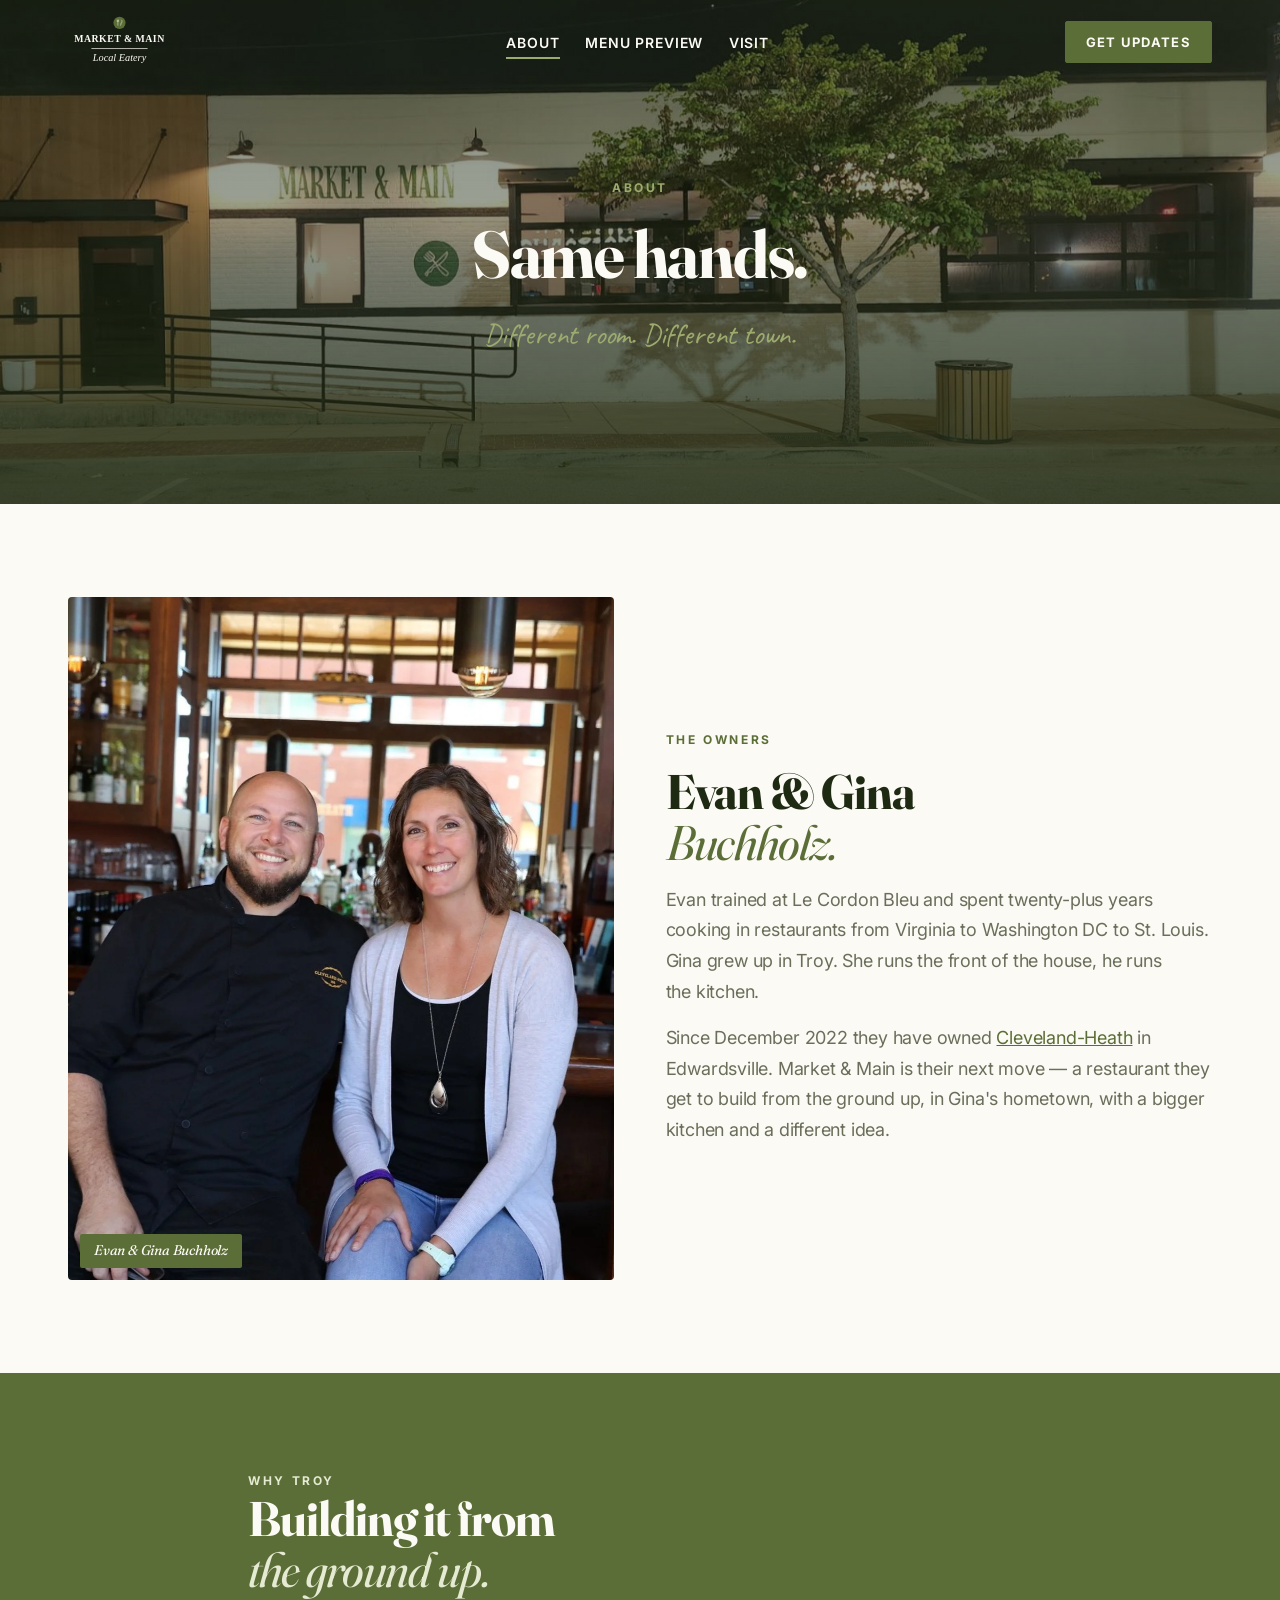
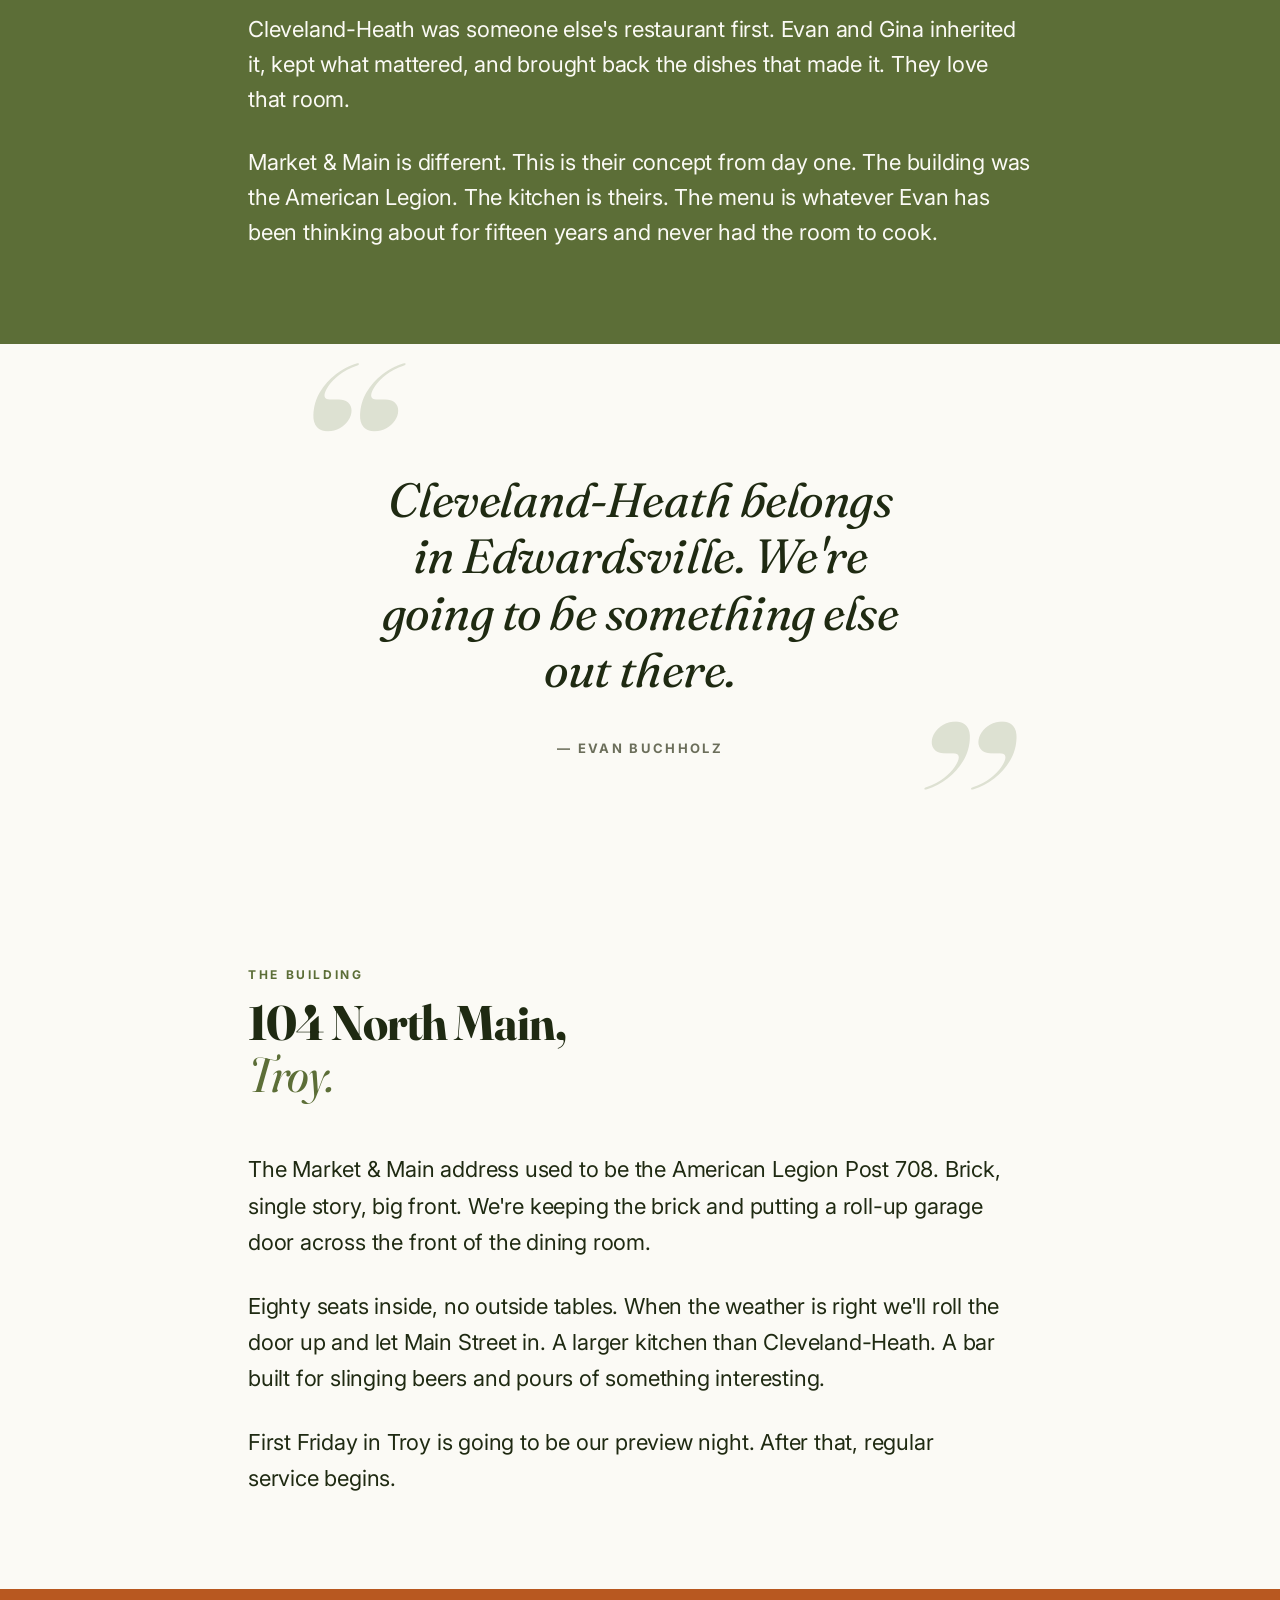
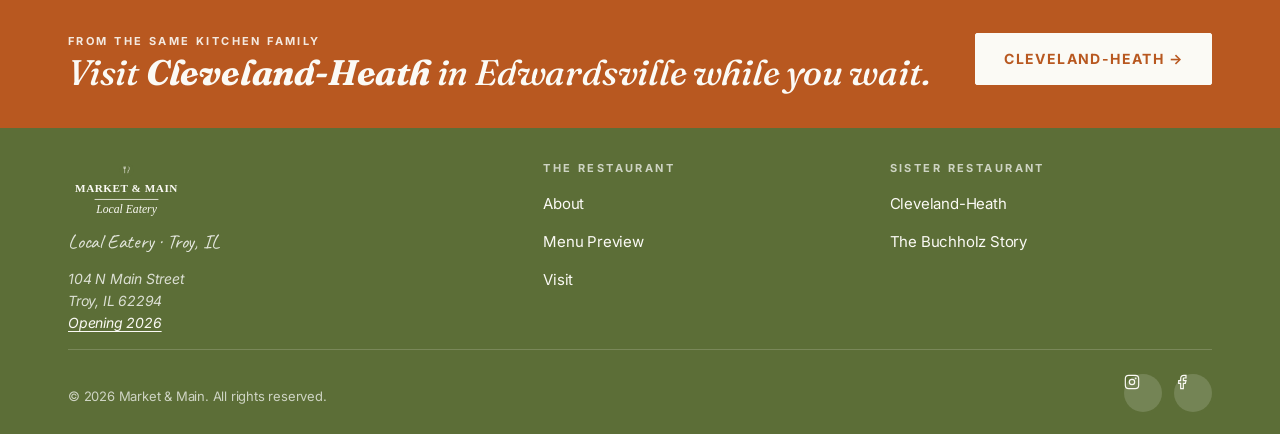
==== about/index.html @ 2a3a3d06 "Initial commit: Market & Main website" ====
<!DOCTYPE html>
<html lang="en">
<head>
<meta charset="UTF-8">
<meta name="viewport" content="width=device-width, initial-scale=1, viewport-fit=cover">
<title>About · Market &amp; Main · Evan and Gina Buchholz · Troy, IL</title>
<meta name="description" content="Owned by Evan and Gina Buchholz. Sister restaurant to Cleveland-Heath in Edwardsville. Comfort food with intention, opening at 104 N Main in downtown Troy.">
<meta name="theme-color" content="#1F2A12">
<link rel="icon" href="/assets/brand/favicon.svg" type="image/svg+xml">
<link rel="canonical" href="https://www.marketandmaintroy.com/about">
<link rel="preconnect" href="https://fonts.googleapis.com">
<link rel="preconnect" href="https://fonts.gstatic.com" crossorigin>
<link rel="stylesheet" href="https://fonts.googleapis.com/css2?family=Caveat:wght@400;500;600&family=Fraunces:ital,opsz,wght@0,9..144,400;0,9..144,500;0,9..144,700;1,9..144,400;1,9..144,500&family=Inter:wght@400;500;600;700&display=swap">
<link rel="stylesheet" href="/styles.css">
</head>
<body>

<a class="sr-only" href="#main">Skip to main content</a>

<header class="nav" data-nav>
  <div class="container nav__inner">
    <a href="/" class="nav__brand" aria-label="Market and Main home"><img src="/assets/brand/logo.svg" alt="Market &amp; Main" class="nav__brand-img nav__brand-img--light"><img src="/assets/brand/logo-dark.svg" alt="" aria-hidden="true" class="nav__brand-img nav__brand-img--dark"></a>
    <nav aria-label="Primary"><ul class="nav__links"><li><a href="/about" aria-current="page">About</a></li><li><a href="/menu">Menu Preview</a></li><li><a href="/contact">Visit</a></li></ul></nav>
    <div class="nav__actions">
      <a href="/#stay-in-touch" class="nav__cta">Get Updates</a>
      <button class="nav__menu-btn" type="button" aria-label="Open menu" data-drawer-open><svg viewBox="0 0 24 24" fill="none" stroke="currentColor" stroke-width="1.75" aria-hidden="true"><path d="M3 6h18M3 12h18M3 18h18"/></svg></button>
    </div>
  </div>
</header>

<div class="nav__drawer" data-drawer aria-hidden="true">
  <div class="nav__drawer-head"><img src="/assets/brand/logo.svg" alt="Market &amp; Main"><button class="nav__menu-btn" type="button" aria-label="Close menu" data-drawer-close><svg viewBox="0 0 24 24" fill="none" stroke="currentColor" stroke-width="1.75" aria-hidden="true"><path d="M18 6 6 18M6 6l12 12"/></svg></button></div>
  <ul class="nav__drawer-links"><li><a href="/about" aria-current="page">About</a></li><li><a href="/menu">Menu Preview</a></li><li><a href="/contact">Visit</a></li><li><a href="/#stay-in-touch">Get Updates</a></li></ul>
  <div class="nav__drawer-foot"><span>104 N Main St · Troy, IL</span><span>Opening 2026</span></div>
</div>

<main id="main">

  <section class="hero hero--page">
    <div class="hero__bg"><img src="/assets/images/exterior-night.jpg" alt="Market &amp; Main building at night" loading="eager" fetchpriority="high"></div>
    <div class="container hero__inner">
      <span class="eyebrow" style="color: var(--olive-light);">About</span>
      <h1 class="hero__page-title">Same hands.</h1>
      <p class="hero__page-subtitle">Different room. Different town.</p>
    </div>
  </section>

  <section class="section">
    <div class="container">
      <div class="split">
        <div class="split__media">
          <img src="/assets/images/placeholder-owners.jpg" alt="Evan and Gina Buchholz at the bar — photographed at Cleveland-Heath, placeholder until Market &amp; Main photography is shot" loading="lazy">
          <div class="split__media-cap">Evan &amp; Gina Buchholz</div>
        </div>
        <div class="split__body">
          <span class="eyebrow">The owners</span>
          <h2>Evan &amp; Gina<br><span class="italic-display" style="color: var(--olive);">Buchholz.</span></h2>
          <p>Evan trained at Le Cordon Bleu and spent twenty-plus years cooking in restaurants from Virginia to Washington DC to St. Louis. Gina grew up in Troy. She runs the front of the house, he runs the kitchen.</p>
          <p>Since December 2022 they have owned <a href="https://clevelandheath-website.vercel.app" style="color: var(--olive); text-decoration: underline;">Cleveland-Heath</a> in Edwardsville. Market &amp; Main is their next move — a restaurant they get to build from the ground up, in Gina's hometown, with a bigger kitchen and a different idea.</p>
        </div>
      </div>
    </div>
  </section>

  <section class="section section--olive">
    <div class="container container--narrow reveal">
      <span class="eyebrow" style="color: var(--olive-pale);">Why Troy</span>
      <h2 style="color: var(--paper);">Building it from<br><span class="italic-display" style="color: var(--olive-pale);">the ground up.</span></h2>
      <div class="prose" style="margin-top: var(--space-4); font-size: var(--fs-lead); line-height: 1.6;">
        <p>Cleveland-Heath was someone else's restaurant first. Evan and Gina inherited it, kept what mattered, and brought back the dishes that made it. They love that room.</p>
        <p>Market &amp; Main is different. This is their concept from day one. The building was the American Legion. The kitchen is theirs. The menu is whatever Evan has been thinking about for fifteen years and never had the room to cook.</p>
      </div>
    </div>
  </section>

  <!-- Editorial pull quote -->
  <section>
    <div class="container container--narrow">
      <blockquote class="pull-quote pull-quote--editorial reveal">
        <span class="pull-quote__mark pull-quote__mark--open" aria-hidden="true">&ldquo;</span>
        <p class="pull-quote__text">Cleveland-Heath belongs in Edwardsville. We're going to be something else out there.</p>
        <span class="pull-quote__mark pull-quote__mark--close" aria-hidden="true">&rdquo;</span>
        <cite class="pull-quote__cite">Evan Buchholz</cite>
      </blockquote>
    </div>
  </section>

  <section class="section">
    <div class="container container--narrow">
      <div class="section-head">
        <span class="eyebrow">The building</span>
        <h2>104 North Main,<br><span class="italic-display" style="color: var(--olive);">Troy.</span></h2>
      </div>
      <div class="prose" style="font-size: var(--fs-lead); line-height: 1.65;">
        <p>The Market &amp; Main address used to be the American Legion Post 708. Brick, single story, big front. We're keeping the brick and putting a roll-up garage door across the front of the dining room.</p>
        <p>Eighty seats inside, no outside tables. When the weather is right we'll roll the door up and let Main Street in. A larger kitchen than Cleveland-Heath. A bar built for slinging beers and pours of something interesting.</p>
        <p>First Friday in Troy is going to be our preview night. After that, regular service begins.</p>
      </div>
    </div>
  </section>

</main>

<aside class="sister-banner">
  <div class="container sister-banner__inner">
    <div>
      <span class="sister-banner__eyebrow">From the same kitchen family</span>
      <p class="sister-banner__title">Visit <strong>Cleveland-Heath</strong> in Edwardsville while you wait.</p>
    </div>
    <a href="https://clevelandheath-website.vercel.app" class="btn">Cleveland-Heath →</a>
  </div>
</aside>

<footer class="footer">
  <div class="container">
    <div class="footer__top">
      <div class="footer__brand">
        <img src="/assets/brand/logo.svg" alt="Market &amp; Main">
        <span class="footer__tag">Local Eatery · Troy, IL</span>
        <address class="footer__addr">104 N Main Street<br>Troy, IL 62294<br><a href="/#stay-in-touch">Opening 2026</a></address>
      </div>
      <div class="footer__col"><h4>The Restaurant</h4><ul><li><a href="/about">About</a></li><li><a href="/menu">Menu Preview</a></li><li><a href="/contact">Visit</a></li></ul></div>
      <div class="footer__col"><h4>Sister Restaurant</h4><ul><li><a href="https://clevelandheath-website.vercel.app">Cleveland-Heath</a></li><li><a href="https://clevelandheath-website.vercel.app/about">The Buchholz Story</a></li></ul></div>
    </div>
    <div class="footer__bottom">
      <span>© 2026 Market &amp; Main. All rights reserved.</span>
      <ul class="footer__social"><li><a href="https://www.instagram.com/marketandmaintroy/" target="_blank" rel="noopener" aria-label="Instagram"><svg viewBox="0 0 24 24" fill="none" stroke="currentColor" stroke-width="1.75" aria-hidden="true"><rect x="2" y="2" width="20" height="20" rx="5"/><circle cx="12" cy="12" r="4"/><circle cx="17.5" cy="6.5" r="0.5" fill="currentColor"/></svg></a></li><li><a href="https://www.facebook.com/p/Market-Main-61588604853733/" target="_blank" rel="noopener" aria-label="Facebook"><svg viewBox="0 0 24 24" fill="none" stroke="currentColor" stroke-width="1.75" aria-hidden="true"><path d="M18 2h-3a5 5 0 0 0-5 5v3H7v4h3v8h4v-8h3l1-4h-4V7a1 1 0 0 1 1-1h3z"/></svg></a></li></ul>
    </div>
  </div>
</footer>

<script>
  (function(){var n=document.querySelector("[data-nav]");if(!n)return;var u=function(){if(window.scrollY>40)n.classList.add("is-scrolled");else n.classList.remove("is-scrolled");};u();window.addEventListener("scroll",u,{passive:true});})();
  (function(){var d=document.querySelector("[data-drawer]");if(!d)return;var o=function(){d.dataset.open="true";d.setAttribute("aria-hidden","false");document.body.classList.add("no-scroll");},c=function(){d.dataset.open="false";d.setAttribute("aria-hidden","true");document.body.classList.remove("no-scroll");};document.querySelectorAll("[data-drawer-open]").forEach(function(b){b.addEventListener("click",o);});document.querySelectorAll("[data-drawer-close]").forEach(function(b){b.addEventListener("click",c);});d.querySelectorAll("a").forEach(function(a){a.addEventListener("click",c);});document.addEventListener("keydown",function(e){if(e.key==="Escape")c();});})();
  // Cinematic reveals
  (function(){if(!("IntersectionObserver" in window))return;var els=document.querySelectorAll(".reveal,[data-stagger]");if(!els.length)return;var io=new IntersectionObserver(function(entries){entries.forEach(function(e){if(e.isIntersecting){e.target.classList.add("is-visible");io.unobserve(e.target);}});},{rootMargin:"0px 0px -10% 0px",threshold:0.08});els.forEach(function(el){io.observe(el);});})();
</script>

</body>
</html>
---- styles.css ----
/* ============================================================
   Market & Main · styles.css
   Sister restaurant to Cleveland-Heath. Olive palette, brighter
   off-white, same Fraunces + Inter base for family cohesion.
   ============================================================ */

/* ---------- Reset ---------- */
*, *::before, *::after { box-sizing: border-box; }
* { margin: 0; }
html { -webkit-text-size-adjust: 100%; }
html:focus-within { scroll-behavior: smooth; }
body { line-height: 1.55; -webkit-font-smoothing: antialiased; }
img, picture, video, canvas, svg { display: block; max-width: 100%; height: auto; }
input, button, textarea, select { font: inherit; color: inherit; }
button { cursor: pointer; border: none; background: none; padding: 0; }
a { color: inherit; text-decoration: none; }
p, h1, h2, h3, h4, h5, h6 { overflow-wrap: break-word; text-wrap: pretty; }
h1, h2, h3 { text-wrap: balance; }
ul[role="list"] { list-style: none; padding: 0; }

/* ---------- Tokens ---------- */
:root {
  /* Core — warm olive-tinted near-black, crisp off-white, pure white cards */
  --ink: #1F2A12;
  --ink-soft: #2D3A1C;
  --paper: #FBFAF5;
  --bone: #FFFFFF;
  --rule: rgba(31, 42, 18, 0.12);

  /* Olive — primary brand color, drawn from the M&M wordmark */
  --olive: #5C6E37;
  --olive-deep: #3F4A24;
  --olive-light: #9EAB6F;
  --olive-pale: #E5EAD2;

  /* Ember — sparing cousin-nod to Cleveland-Heath's pumpkin orange */
  --ember: #B85820;

  /* Neutrals */
  --smoke: #6B6E5A;
  --smoke-soft: #948F75;
  --linen: #E8E6DA;
  --shadow: rgba(31, 42, 18, 0.08);
  --shadow-lift: rgba(31, 42, 18, 0.16);

  /* Aliases */
  --bg: var(--paper);
  --bg-elevated: var(--bone);
  --text: var(--ink);
  --text-muted: var(--smoke);
  --accent: var(--olive);
  --divider: var(--rule);

  /* Type */
  --font-display: "Fraunces", Georgia, "Times New Roman", serif;
  --font-body: "Inter", -apple-system, BlinkMacSystemFont, "Segoe UI", Helvetica, Arial, sans-serif;
  --font-script: "Caveat", "Sacramento", cursive;

  /* Type scale (fluid) */
  --fs-eyebrow: 0.75rem;
  --fs-small: 0.875rem;
  --fs-body: clamp(1rem, 0.95rem + 0.25vw, 1.125rem);
  --fs-lead: clamp(1.125rem, 1rem + 0.6vw, 1.375rem);
  --fs-h4: clamp(1.25rem, 1.15rem + 0.5vw, 1.5rem);
  --fs-h3: clamp(1.5rem, 1.3rem + 0.9vw, 2rem);
  --fs-h2: clamp(2rem, 1.6rem + 1.8vw, 3.25rem);
  --fs-h1: clamp(2.5rem, 1.8rem + 3.2vw, 4.25rem);
  --fs-display: clamp(3.25rem, 2.2rem + 4.8vw, 6rem);

  /* Spacing */
  --space-1: 0.25rem;
  --space-2: 0.5rem;
  --space-3: 0.75rem;
  --space-4: 1rem;
  --space-5: 1.5rem;
  --space-6: 2rem;
  --space-7: 3rem;
  --space-8: 4rem;
  --space-9: 6rem;
  --space-10: 8rem;
  --space-section: clamp(4rem, 6vw + 1rem, 8rem);

  --max-w: 1240px;
  --gutter: clamp(1.25rem, 4vw, 3rem);

  --ease: cubic-bezier(0.22, 1, 0.36, 1);
  --dur-fast: 200ms;
  --dur: 360ms;
  --dur-slow: 700ms;
}

/* Sections that always render dark */
.section--dark {
  background: var(--ink);
  color: var(--paper);
  --text: var(--paper);
  --text-muted: rgba(251, 250, 245, 0.78);
  --divider: rgba(251, 250, 245, 0.14);
  --bg: var(--ink);
  --bg-elevated: var(--ink-soft);
}

/* Olive callout — feature sections (Behind the Bar equivalent on M&M) */
.section--olive {
  background: var(--olive);
  color: var(--paper);
  --text: var(--paper);
  --text-muted: rgba(255, 255, 255, 0.86);
  --divider: rgba(255, 255, 255, 0.22);
  --bg: var(--olive);
  --bg-elevated: var(--olive-deep);
  --accent: var(--olive-pale);
}

/* ---------- Base ---------- */
html { background: var(--bg); color: var(--text); }

body {
  background: var(--bg);
  color: var(--text);
  font-family: var(--font-body);
  font-size: var(--fs-body);
  font-weight: 400;
  letter-spacing: -0.011em;
  min-height: 100dvh;
  overflow-x: hidden;
}

::selection { background: var(--olive); color: var(--paper); }
input, textarea, select { font-size: max(16px, 1rem); }

/* ---------- Typography ---------- */
.display, h1, h2, h3 {
  font-family: var(--font-display);
  font-weight: 700;
  font-variation-settings: "opsz" 96;
  line-height: 1.04;
  letter-spacing: -0.022em;
}
h3 { font-weight: 500; }

.display { font-size: var(--fs-display); line-height: 0.94; letter-spacing: -0.03em; }
h1, .h1 { font-size: var(--fs-h1); }
h2, .h2 { font-size: var(--fs-h2); line-height: 1.06; }
h3, .h3 { font-size: var(--fs-h3); line-height: 1.15; }
h4, .h4 { font-family: var(--font-body); font-size: var(--fs-h4); font-weight: 600; letter-spacing: -0.014em; }

.lead { font-size: var(--fs-lead); line-height: 1.5; color: var(--text-muted); max-width: 60ch; }

.eyebrow {
  font-family: var(--font-body);
  font-size: var(--fs-eyebrow);
  font-weight: 700;
  letter-spacing: 0.22em;
  text-transform: uppercase;
  color: var(--accent);
}

.italic-display { font-family: var(--font-display); font-style: italic; font-weight: 400; }

.script {
  font-family: var(--font-script);
  font-style: italic;
  font-weight: 400;
  color: var(--olive);
  letter-spacing: -0.005em;
}

p { max-width: 65ch; }
.prose p + p { margin-top: 1.25em; }

/* ---------- Layout ---------- */
.container { width: 100%; max-width: var(--max-w); margin-inline: auto; padding-inline: var(--gutter); }
.container--narrow { max-width: 880px; }
.container--reading { max-width: 720px; }

.section { padding-block: var(--space-section); position: relative; }
.section--tight { padding-block: clamp(3rem, 4vw + 1rem, 5rem); }

/* ---------- Navigation ---------- */
.nav {
  position: fixed;
  top: 0; left: 0; right: 0;
  z-index: 50;
  padding-top: env(safe-area-inset-top);
  background: transparent;
  transition: background-color var(--dur) var(--ease), box-shadow var(--dur) var(--ease);
}

.nav.is-scrolled,
.nav--solid {
  background: var(--paper);
  box-shadow: 0 4px 20px rgba(31, 42, 18, 0.06);
  border-bottom: 1px solid var(--divider);
}

.nav__inner {
  display: flex;
  align-items: center;
  justify-content: space-between;
  gap: var(--space-5);
  padding-block: 0.875rem;
  min-height: 72px;
  transition: min-height var(--dur) var(--ease);
}

.nav.is-scrolled .nav__inner { min-height: 64px; }

.nav__brand { display: flex; align-items: center; color: var(--paper); }
.nav__brand img { height: 56px; width: auto; }

/* Two-logo swap: light wordmark for transparent (over-hero) nav,
   dark wordmark for the scrolled / solid nav over the paper background. */
.nav__brand-img--dark { display: none; }
.nav.is-scrolled .nav__brand-img--light,
.nav--solid .nav__brand-img--light { display: none; }
.nav.is-scrolled .nav__brand-img--dark,
.nav--solid .nav__brand-img--dark { display: block; }
.nav.is-scrolled .nav__brand,
.nav--solid .nav__brand { color: var(--olive); }

.nav__links { display: none; align-items: center; gap: clamp(1rem, 2vw, 2rem); list-style: none; }
.nav__links a {
  font-size: 0.875rem;
  font-weight: 600;
  letter-spacing: 0.06em;
  text-transform: uppercase;
  color: var(--paper);
  text-shadow: 0 1px 2px rgba(0, 0, 0, 0.4);
  padding: 0.25rem 0;
  position: relative;
}
.nav__links a::after {
  content: "";
  position: absolute;
  left: 0; right: 0; bottom: -4px;
  height: 2px;
  background: var(--olive-light);
  transform: scaleX(0);
  transform-origin: left center;
  transition: transform var(--dur) var(--ease);
}
.nav__links a:hover::after,
.nav__links a[aria-current="page"]::after { transform: scaleX(1); }

.nav.is-scrolled .nav__links a,
.nav--solid .nav__links a { color: var(--ink); text-shadow: none; }
.nav.is-scrolled .nav__links a::after,
.nav--solid .nav__links a::after { background: var(--olive); }

.nav__actions { display: flex; align-items: center; gap: 0.625rem; }

.nav__cta {
  display: inline-flex;
  align-items: center;
  padding: 0.625rem 1.25rem;
  font-family: var(--font-body);
  font-size: 0.8125rem;
  font-weight: 700;
  letter-spacing: 0.1em;
  text-transform: uppercase;
  background: var(--olive);
  color: var(--paper);
  border-radius: 2px;
  border: 1.5px solid var(--olive);
  transition: background-color var(--dur-fast) var(--ease);
  touch-action: manipulation;
}
.nav__cta:hover { background: var(--olive-deep); border-color: var(--olive-deep); }

.nav__menu-btn { width: 44px; height: 44px; display: grid; place-items: center; color: var(--paper); text-shadow: 0 1px 2px rgba(0, 0, 0, 0.4); }
.nav.is-scrolled .nav__menu-btn,
.nav--solid .nav__menu-btn { color: var(--ink); text-shadow: none; }
.nav__menu-btn svg { width: 24px; height: 24px; }

/* Mobile drawer */
.nav__drawer {
  position: fixed; inset: 0;
  background: var(--ink);
  z-index: 60;
  display: flex; flex-direction: column;
  padding: calc(var(--space-5) + env(safe-area-inset-top)) var(--space-5) calc(var(--space-5) + env(safe-area-inset-bottom));
  transform: translateX(100%);
  transition: transform var(--dur) var(--ease);
  visibility: hidden;
  overflow-y: auto;
  overscroll-behavior: contain;
  color: var(--paper);
}
.nav__drawer[data-open="true"] { transform: translateX(0); visibility: visible; }
.nav__drawer-head { display: flex; justify-content: space-between; align-items: center; margin-bottom: var(--space-7); }
.nav__drawer-head { color: var(--paper); }
.nav__drawer-head img { height: 56px; }
.nav__drawer-head .nav__menu-btn { color: var(--paper); text-shadow: none; }
.nav__drawer-links { display: flex; flex-direction: column; gap: var(--space-3); list-style: none; padding: 0; margin: 0; }
.nav__drawer-links a { font-family: var(--font-display); font-style: italic; font-weight: 500; font-size: 2rem; color: var(--paper); }
.nav__drawer-foot { margin-top: auto; padding-top: var(--space-6); border-top: 1px solid rgba(251, 250, 245, 0.12); display: flex; flex-direction: column; gap: var(--space-3); font-size: 0.875rem; color: rgba(251, 250, 245, 0.65); }

@media (min-width: 900px) {
  .nav__links { display: flex; }
  .nav__menu-btn { display: none; }
}

/* ---------- Buttons ---------- */
.btn {
  display: inline-flex;
  align-items: center;
  gap: 0.5rem;
  padding: 0.875rem 1.75rem;
  font-family: var(--font-body);
  font-size: 0.875rem;
  font-weight: 700;
  letter-spacing: 0.1em;
  text-transform: uppercase;
  border-radius: 2px;
  transition: background-color var(--dur-fast) var(--ease), color var(--dur-fast) var(--ease), border-color var(--dur-fast) var(--ease);
  white-space: nowrap;
  border: 1.5px solid transparent;
  touch-action: manipulation;
}
.btn--primary { background: var(--olive); color: var(--paper); border-color: var(--olive); }
.btn--primary:hover { background: var(--olive-deep); border-color: var(--olive-deep); }
.btn--ink { background: var(--ink); color: var(--paper); border-color: var(--ink); }
.btn--ink:hover { background: var(--olive); border-color: var(--olive); }
.btn--secondary { background: transparent; color: var(--text); border-color: var(--text); }
.btn--secondary:hover { background: var(--text); color: var(--bg); }
.btn--outline-light { background: transparent; color: var(--paper); border-color: var(--paper); }
.btn--outline-light:hover { background: var(--paper); color: var(--ink); }
.btn--ghost { background: transparent; color: var(--text); border-color: transparent; padding-inline: 0; }
.btn--ghost::after { content: "→"; margin-left: 0.5rem; transition: transform var(--dur-fast) var(--ease); }
.btn--ghost:hover { color: var(--olive); }
.btn--ghost:hover::after { transform: translateX(3px); }
.btn--lg { padding: 1.125rem 2rem; font-size: 0.9375rem; }
.btn-row { display: flex; gap: var(--space-3); flex-wrap: wrap; }

/* ---------- Hero ---------- */
.hero {
  position: relative;
  min-height: clamp(620px, 92dvh, 880px);
  display: grid;
  place-items: center;
  text-align: center;
  overflow: hidden;
  color: var(--paper);
  padding-top: env(safe-area-inset-top);
}

.hero__bg { position: absolute; inset: 0; z-index: 0; }
.hero__bg img { width: 100%; height: 100%; object-fit: cover; }
.hero__bg::after {
  content: "";
  position: absolute; inset: 0;
  background: linear-gradient(180deg, rgba(31, 42, 18, 0.55) 0%, rgba(31, 42, 18, 0.45) 40%, rgba(31, 42, 18, 0.85) 100%);
}

.hero__inner {
  position: relative; z-index: 1;
  display: grid; gap: var(--space-5);
  justify-items: center;
  padding-block: clamp(6rem, 10vh, 8rem) clamp(4rem, 8vh, 6rem);
}

.hero__logo {
  width: min(440px, 80vw);
  height: auto;
  color: var(--paper);
  filter: drop-shadow(0 4px 16px rgba(0, 0, 0, 0.4));
}

.hero__tagline {
  font-family: var(--font-script);
  font-weight: 400;
  font-size: clamp(2rem, 1.4rem + 2.4vw, 3.25rem);
  color: var(--olive-light);
  line-height: 1;
  margin-top: -0.5rem;
}

.hero__sub {
  color: rgba(251, 250, 245, 0.88);
  font-size: var(--fs-lead);
  max-width: 50ch;
  font-weight: 400;
}

.hero--page { min-height: clamp(420px, 56dvh, 540px); }
.hero__page-title { font-family: var(--font-display); font-weight: 700; font-size: clamp(2.5rem, 1.6rem + 3.2vw, 4.5rem); color: var(--paper); line-height: 1; }
.hero__page-subtitle { font-family: var(--font-script); font-weight: 400; font-size: clamp(1.5rem, 1.2rem + 0.8vw, 2rem); color: var(--olive-light); margin-top: 0.5rem; line-height: 1; }

/* ---------- Opening Banner (replaces trust strip) ---------- */
.opening-banner {
  background: var(--olive);
  color: var(--paper);
  padding-block: clamp(1rem, 2.5vw, 1.5rem);
  font-size: clamp(0.875rem, 0.8rem + 0.4vw, 1.0625rem);
  text-align: center;
}
.opening-banner__inner { display: flex; flex-wrap: wrap; align-items: baseline; justify-content: center; gap: 0.75rem 1.25rem; }
.opening-banner__star { font-family: var(--font-script); color: var(--olive-light); font-size: 1.5em; line-height: 0.8; }
.opening-banner__date { font-family: var(--font-display); font-style: italic; font-weight: 500; }

/* ---------- Section header ---------- */
.section-head { display: grid; gap: var(--space-3); margin-bottom: clamp(2.5rem, 4vw, 4rem); max-width: 60ch; }
.section-head--center { margin-inline: auto; text-align: center; align-items: center; }

/* ---------- Split layout ---------- */
.split { display: grid; gap: clamp(2rem, 4vw, 4rem); align-items: center; }
.split--text-first .split__media { order: 1; }

@media (min-width: 880px) {
  .split { grid-template-columns: 1fr 1fr; }
  .split--wide-text { grid-template-columns: 1.1fr 1fr; }
  .split--wide-media { grid-template-columns: 1fr 1.2fr; }
}

.split__media { position: relative; aspect-ratio: 4/5; overflow: hidden; border-radius: 4px; }
.split__media--wide { aspect-ratio: 3/2; }
.split__media img { width: 100%; height: 100%; object-fit: cover; }
.split__media-cap {
  position: absolute; bottom: var(--space-3); left: var(--space-3);
  background: var(--olive);
  color: var(--paper);
  font-family: var(--font-display);
  font-style: italic;
  padding: 0.375rem 0.875rem;
  font-size: 0.875rem;
  border-radius: 2px;
}

.split__body { display: grid; gap: var(--space-4); }
.split__body p { color: var(--text-muted); line-height: 1.7; }

/* ---------- Info cards ---------- */
.info-grid { display: grid; gap: var(--space-5); grid-template-columns: 1fr; }
@media (min-width: 720px) { .info-grid--two { grid-template-columns: repeat(2, 1fr); } }
@media (min-width: 960px) { .info-grid--three { grid-template-columns: repeat(3, 1fr); } }

.info-card {
  padding: var(--space-6);
  border: 1px solid var(--divider);
  background: var(--bone);
  display: grid;
  gap: var(--space-3);
  transition: transform var(--dur) var(--ease), box-shadow var(--dur) var(--ease);
  position: relative;
}
.info-card::before { content: ""; position: absolute; top: 0; left: 0; width: 100%; height: 4px; background: var(--olive); }

@media (hover: hover) { .info-card:hover { transform: translateY(-3px); box-shadow: 0 18px 40px var(--shadow); } }

.info-card h3 { font-size: 1.5rem; letter-spacing: -0.012em; }
.info-card ul { list-style: none; padding: 0; margin: 0; }
.info-card li { padding-block: 0.5rem; border-bottom: 1px solid var(--divider); font-size: 0.9375rem; color: var(--text-muted); display: flex; justify-content: space-between; gap: var(--space-3); }
.info-card li:last-child { border-bottom: 0; }

/* ---------- Pull quote ---------- */
.pull-quote { display: grid; gap: var(--space-5); border-block: 1px solid var(--olive); padding-block: clamp(3rem, 5vw, 5rem); margin-block: clamp(2rem, 4vw, 4rem); }
.pull-quote__text { font-family: var(--font-display); font-weight: 400; font-style: italic; font-size: clamp(1.5rem, 1rem + 1.8vw, 2.5rem); line-height: 1.18; max-width: 28ch; color: var(--text); }
.pull-quote__cite { font-size: 0.875rem; letter-spacing: 0.1em; text-transform: uppercase; color: var(--olive); font-weight: 700; }

/* ---------- Forms / newsletter ---------- */
.newsletter {
  background: var(--bg-elevated);
  border-top: 1px solid var(--divider);
  border-bottom: 1px solid var(--divider);
  padding-block: clamp(2.5rem, 5vw, 4rem);
}
.newsletter__inner { display: grid; gap: var(--space-5); align-items: center; text-align: center; }
.newsletter__title { font-family: var(--font-display); font-style: italic; font-weight: 500; font-size: clamp(1.625rem, 1.2rem + 1.6vw, 2.5rem); line-height: 1.05; }
.newsletter__sub { color: var(--text-muted); max-width: 52ch; margin: 0 auto; }
.newsletter__form { display: flex; gap: var(--space-3); max-width: 520px; margin: 0 auto; width: 100%; }
.newsletter__form input[type="email"] {
  flex: 1;
  background: var(--bg);
  color: var(--text);
  border: 1.5px solid var(--divider);
  border-radius: 2px;
  padding: 0.875rem 1rem;
  font-size: 1rem;
  font-family: var(--font-body);
}
.newsletter__form input[type="email"]:focus { outline: none; border-color: var(--olive); }
@media (min-width: 720px) {
  .newsletter__inner { grid-template-columns: 1.1fr 1fr; gap: var(--space-7); text-align: left; }
  .newsletter__sub { margin: 0; }
  .newsletter__form { margin: 0; max-width: none; }
}

/* ---------- Sister-restaurant cross-link banner ---------- */
.sister-banner {
  background: var(--ember);
  color: var(--paper);
  padding-block: clamp(1.5rem, 3vw, 2.25rem);
}
.sister-banner__inner { display: flex; flex-direction: column; gap: var(--space-3); align-items: center; text-align: center; }
.sister-banner__eyebrow { font-size: 0.6875rem; letter-spacing: 0.22em; text-transform: uppercase; font-weight: 700; color: rgba(251, 250, 245, 0.9); }
.sister-banner__title { font-family: var(--font-display); font-style: italic; font-weight: 500; font-size: clamp(1.5rem, 1.1rem + 1.4vw, 2.25rem); line-height: 1.1; }
.sister-banner .btn { background: var(--paper); color: var(--ember); border-color: var(--paper); }
.sister-banner .btn:hover { background: var(--ink); color: var(--paper); border-color: var(--ink); }
@media (min-width: 720px) { .sister-banner__inner { flex-direction: row; justify-content: space-between; text-align: left; gap: var(--space-6); } }

/* ---------- Footer ---------- */
.footer { background: var(--olive); color: var(--paper); padding-block: var(--space-6) var(--space-4); }
.footer__top { display: grid; gap: var(--space-5); padding-bottom: var(--space-4); border-bottom: 1px solid rgba(251, 250, 245, 0.18); }
@media (min-width: 720px) { .footer__top { grid-template-columns: 1.4fr 1fr 1fr; } }

.footer__brand { display: grid; gap: var(--space-2); }
/* Constrain by height instead of width — the SVG is taller than wide
   so width-based sizing was making the footer block balloon. */
.footer__brand { color: var(--paper); }
.footer__brand img { height: 64px; width: auto; max-width: 50%; }
.footer__tag { font-family: var(--font-script); font-size: 1.25rem; color: rgba(255, 255, 255, 0.82); line-height: 1; }
.footer__addr { font-size: 0.875rem; color: rgba(255, 255, 255, 0.78); line-height: 1.55; margin-top: 0.5rem; }
.footer__addr a { color: var(--paper); text-decoration: underline; text-underline-offset: 3px; }

.footer h4 { font-family: var(--font-body); font-size: 0.6875rem; font-weight: 700; letter-spacing: 0.22em; text-transform: uppercase; color: rgba(255, 255, 255, 0.7); margin-bottom: var(--space-3); }
.footer__col ul { list-style: none; padding: 0; margin: 0; display: grid; gap: 0.625rem; }
.footer__col a { color: var(--paper); font-size: 0.9375rem; }
.footer__col a:hover { color: var(--olive-pale); }

.footer__bottom { display: grid; gap: var(--space-3); padding-top: var(--space-5); font-size: 0.8125rem; color: rgba(255, 255, 255, 0.7); }
@media (min-width: 720px) { .footer__bottom { grid-template-columns: 1fr auto; align-items: center; } }

.footer__social { display: flex; gap: var(--space-3); list-style: none; padding: 0; margin: 0; }
.footer__social a { width: 38px; height: 38px; border-radius: 999px; display: grid; place-items: center; background: rgba(255, 255, 255, 0.15); color: var(--paper); }
.footer__social svg { width: 16px; height: 16px; }
.footer__social a:hover { background: var(--paper); color: var(--olive); }

/* ---------- Utility ---------- */
.text-olive { color: var(--olive); }
.text-muted { color: var(--text-muted); }
.sr-only { position: absolute; width: 1px; height: 1px; padding: 0; margin: -1px; overflow: hidden; clip: rect(0,0,0,0); white-space: nowrap; border: 0; }
.no-scroll { overflow: hidden; }

/* Anchor offsets below sticky nav */
:target, section[id] { scroll-margin-top: 96px; }

:focus-visible { outline: 2px solid var(--olive); outline-offset: 3px; border-radius: 2px; }

@media (prefers-reduced-motion: reduce) {
  *, *::before, *::after { animation-duration: 0.01ms !important; transition-duration: 0.01ms !important; }
}

@media print { .nav, .footer, .opening-banner { display: none !important; } body { background: white; color: black; } }

/* ============================================================
   Opening countdown — editorial, oversized numerals
   ============================================================ */
.countdown-section {
  background: var(--ink);
  color: var(--paper);
  padding-block: clamp(3rem, 6vw, 5.5rem);
  position: relative;
  overflow: hidden;
}
.countdown-section::before {
  content: ""; position: absolute; inset: 0;
  background: radial-gradient(circle at 50% 50%, color-mix(in srgb, var(--olive) 30%, transparent) 0%, transparent 60%);
  opacity: 0.5; pointer-events: none;
}
.countdown-inner {
  position: relative; z-index: 1;
  display: flex; flex-direction: column; align-items: center; gap: clamp(1.25rem, 2.5vw, 2rem);
  text-align: center;
}
.countdown-eyebrow {
  font-family: var(--font-body);
  font-size: 0.75rem;
  letter-spacing: 0.24em;
  text-transform: uppercase;
  color: color-mix(in srgb, var(--olive-light) 80%, transparent);
  font-weight: 700;
}
.countdown {
  display: flex; align-items: baseline; gap: clamp(0.5rem, 2vw, 1.75rem);
  flex-wrap: wrap; justify-content: center;
}
.countdown__cell {
  display: flex; flex-direction: column; align-items: center; gap: 0.5rem;
  min-width: clamp(70px, 12vw, 140px);
}
.countdown__num {
  font-family: var(--font-display);
  font-weight: 700;
  font-style: italic;
  font-size: clamp(3rem, 5rem + 3vw, 7rem);
  line-height: 0.85;
  letter-spacing: -0.04em;
  color: var(--paper);
  font-variant-numeric: tabular-nums;
  transition: opacity 350ms ease;
}
.countdown__label {
  font-family: var(--font-body);
  font-size: 0.6875rem;
  letter-spacing: 0.22em;
  text-transform: uppercase;
  font-weight: 700;
  color: color-mix(in srgb, var(--paper) 65%, transparent);
}
.countdown__sep {
  font-family: var(--font-display);
  font-size: clamp(2rem, 3rem + 2vw, 5rem);
  line-height: 0.85;
  color: var(--olive-light);
  opacity: 0.45;
  transform: translateY(-0.1em);
}
.countdown-foot { margin: 0; }
.countdown-foot .script {
  font-family: var(--font-script);
  font-size: clamp(1.125rem, 0.95rem + 0.6vw, 1.5rem);
  color: color-mix(in srgb, var(--olive-light) 85%, transparent);
  font-style: italic;
}
@media (max-width: 540px) {
  .countdown__sep { display: none; }
  .countdown { gap: 1rem 1.25rem; }
  .countdown__cell { min-width: calc(50% - 0.625rem); }
}

/* ============================================================
   Cinematic foundations — reveals, hero choreography, marquee
   ============================================================ */
.reveal { opacity: 0; transform: translateY(32px); transition: opacity 1100ms cubic-bezier(.22,1,.36,1), transform 1100ms cubic-bezier(.22,1,.36,1); will-change: opacity, transform; }
.reveal.is-visible { opacity: 1; transform: translateY(0); }

[data-stagger] > * { opacity: 0; transform: translateY(28px); transition: opacity 900ms cubic-bezier(.22,1,.36,1), transform 900ms cubic-bezier(.22,1,.36,1); }
[data-stagger].is-visible > * { opacity: 1; transform: translateY(0); }
[data-stagger].is-visible > *:nth-child(1) { transition-delay: 0ms; }
[data-stagger].is-visible > *:nth-child(2) { transition-delay: 120ms; }
[data-stagger].is-visible > *:nth-child(3) { transition-delay: 240ms; }
[data-stagger].is-visible > *:nth-child(4) { transition-delay: 360ms; }
[data-stagger].is-visible > *:nth-child(5) { transition-delay: 480ms; }
[data-stagger].is-visible > *:nth-child(6) { transition-delay: 600ms; }

/* Hero load choreography */
.hero__bg img { animation: mmKenBurns 22s ease-out forwards; transform-origin: center 55%; }
@keyframes mmKenBurns {
  0%   { transform: scale(1.08); }
  100% { transform: scale(1.0); }
}
.hero__logo, .hero__tagline, .hero__sub, .hero__cta, .hero .btn-row {
  animation: mmHeroFade 1300ms cubic-bezier(.22,1,.36,1) both;
}
.hero__logo    { animation-delay: 200ms; }
.hero__tagline { animation-delay: 500ms; }
.hero__sub     { animation-delay: 800ms; }
.hero__cta, .hero .btn-row { animation-delay: 1100ms; }
@keyframes mmHeroFade { 0% { opacity: 0; transform: translateY(28px); } 100% { opacity: 1; transform: none; } }

/* ---------- Olive accolade marquee ---------- */
.mm-marquee {
  background: var(--olive-deep);
  color: var(--paper);
  overflow: hidden;
  padding-block: 1.5rem;
  border-block: 1px solid color-mix(in srgb, var(--olive-light) 30%, transparent);
  position: relative;
}
.mm-marquee::before, .mm-marquee::after {
  content: ""; position: absolute; top: 0; bottom: 0; width: clamp(40px, 8vw, 120px); z-index: 2; pointer-events: none;
}
.mm-marquee::before { left: 0;  background: linear-gradient(to right, var(--olive-deep), transparent); }
.mm-marquee::after  { right: 0; background: linear-gradient(to left, var(--olive-deep), transparent); }
.mm-marquee__track {
  display: flex; width: max-content; gap: clamp(2.5rem, 5vw, 4.5rem);
  animation: mmMarquee 44s linear infinite;
}
.mm-marquee:hover .mm-marquee__track { animation-play-state: paused; }
.mm-marquee__group { display: flex; gap: clamp(2.5rem, 5vw, 4.5rem); align-items: center; white-space: nowrap; }
.mm-marquee__item {
  font-family: var(--font-display);
  font-style: italic; font-weight: 500;
  font-size: clamp(1.0625rem, 0.9rem + 0.5vw, 1.375rem);
  letter-spacing: 0.01em;
}
.mm-marquee__star { color: var(--olive-light); font-size: 0.875rem; display: inline-block; transform: translateY(-1px); }
@keyframes mmMarquee {
  from { transform: translateX(0); }
  to   { transform: translateX(-50%); }
}

/* ---------- Editorial pull quote (M&M) ---------- */
.pull-quote--editorial {
  position: relative;
  padding-block: clamp(3rem, 6vw, 6rem) clamp(3rem, 5vw, 5rem);
  padding-inline: clamp(2rem, 6vw, 5rem);
  text-align: center;
  max-width: 64ch;
  margin-inline: auto;
  border: 0;
}
.pull-quote--editorial .pull-quote__text {
  font-family: var(--font-display);
  font-style: italic;
  font-weight: 400;
  font-size: clamp(1.75rem, 1.2rem + 2.4vw, 3rem);
  line-height: 1.18;
  letter-spacing: -0.01em;
  max-width: none;
  position: relative;
  z-index: 1;
  margin: 0;
  color: var(--ink);
}
.pull-quote--editorial .pull-quote__mark {
  position: absolute;
  font-family: var(--font-display);
  font-style: italic;
  font-weight: 700;
  font-size: clamp(8rem, 18vw, 16rem);
  line-height: 0.75;
  color: var(--olive);
  opacity: 0.18;
  pointer-events: none;
  user-select: none;
  z-index: 0;
}
.pull-quote--editorial .pull-quote__mark--open  { top: -0.1em; left: 0; }
.pull-quote--editorial .pull-quote__mark--close { bottom: -0.35em; right: 0; }
.pull-quote--editorial .pull-quote__cite {
  display: inline-block; margin-top: var(--space-4);
  font-family: var(--font-body); font-style: normal; font-size: 0.8125rem;
  letter-spacing: 0.18em; text-transform: uppercase; color: var(--text-muted);
}
.pull-quote--editorial .pull-quote__cite::before { content: "— "; }

/* ---------- Premium dish card hover (M&M) ---------- */
.dish-card { position: relative; transition: transform 700ms cubic-bezier(.22,1,.36,1); }
.dish-card__media { overflow: hidden; }
.dish-card__media img { transition: transform 1400ms cubic-bezier(.22,1,.36,1), filter 800ms ease; will-change: transform; }
@media (hover: hover) {
  .dish-card:hover .dish-card__media img { transform: scale(1.06); filter: brightness(1.04); }
  .dish-card:hover .dish-card__name { color: var(--olive-deep); }
}
.dish-card__name { position: relative; transition: color 500ms ease; display: inline-block; }
.dish-card__name::after {
  content: ""; position: absolute; left: 0; bottom: -4px; height: 2px; width: 100%;
  background: var(--olive);
  transform: scaleX(0); transform-origin: left center;
  transition: transform 700ms cubic-bezier(.22,1,.36,1);
}
@media (hover: hover) {
  .dish-card:hover .dish-card__name::after { transform: scaleX(1); }
}

/* ---------- Info-card hover lift (M&M) ---------- */
@media (hover: hover) {
  .info-card { transition: transform 600ms cubic-bezier(.22,1,.36,1), box-shadow 600ms cubic-bezier(.22,1,.36,1), border-color 400ms ease; }
  .info-card:hover { transform: translateY(-6px); border-color: var(--olive); box-shadow: 0 28px 60px -20px color-mix(in srgb, var(--olive-deep) 35%, var(--shadow)); }
}

/* ---------- Premium button lift (M&M) ---------- */
.btn { transition: transform 400ms cubic-bezier(.22,1,.36,1), box-shadow 400ms cubic-bezier(.22,1,.36,1), background-color 300ms ease, color 300ms ease, border-color 300ms ease; }
@media (hover: hover) {
  .btn--primary:hover { transform: translateY(-2px); box-shadow: 0 18px 40px -12px color-mix(in srgb, var(--olive-deep) 65%, transparent); }
}

/* ---------- Footer link draw (M&M) ---------- */
.footer__col a, .footer__bottom a {
  position: relative;
  display: inline-block;
  text-decoration: none;
  background-image: linear-gradient(currentColor, currentColor);
  background-repeat: no-repeat;
  background-position: 0 100%;
  background-size: 0% 1px;
  transition: background-size 500ms cubic-bezier(.22,1,.36,1), color 300ms ease;
}
@media (hover: hover) {
  .footer__col a:hover, .footer__bottom a:hover { background-size: 100% 1px; color: var(--olive-light); }
}

@media (prefers-reduced-motion: reduce) {
  .reveal { opacity: 1; transform: none; }
  [data-stagger] > * { opacity: 1; transform: none; }
  .mm-marquee__track { animation: none; }
  .hero__bg img { animation: none; transform: none; }
  .hero__logo, .hero__tagline, .hero__sub, .hero__cta, .hero .btn-row { animation: none; }
}

/* ============================================================
   Mobile refinements — 430px-class viewports
   ============================================================ */
@media (max-width: 719px) {
  /* Cap split media at 4:3 so portraits (e.g. Evan & Gina on About)
     don't dominate the mobile scroll. Desktop keeps the 4:5 portrait. */
  .split__media { aspect-ratio: 4/3; }
  .split__media--wide { aspect-ratio: 16/10; }
}
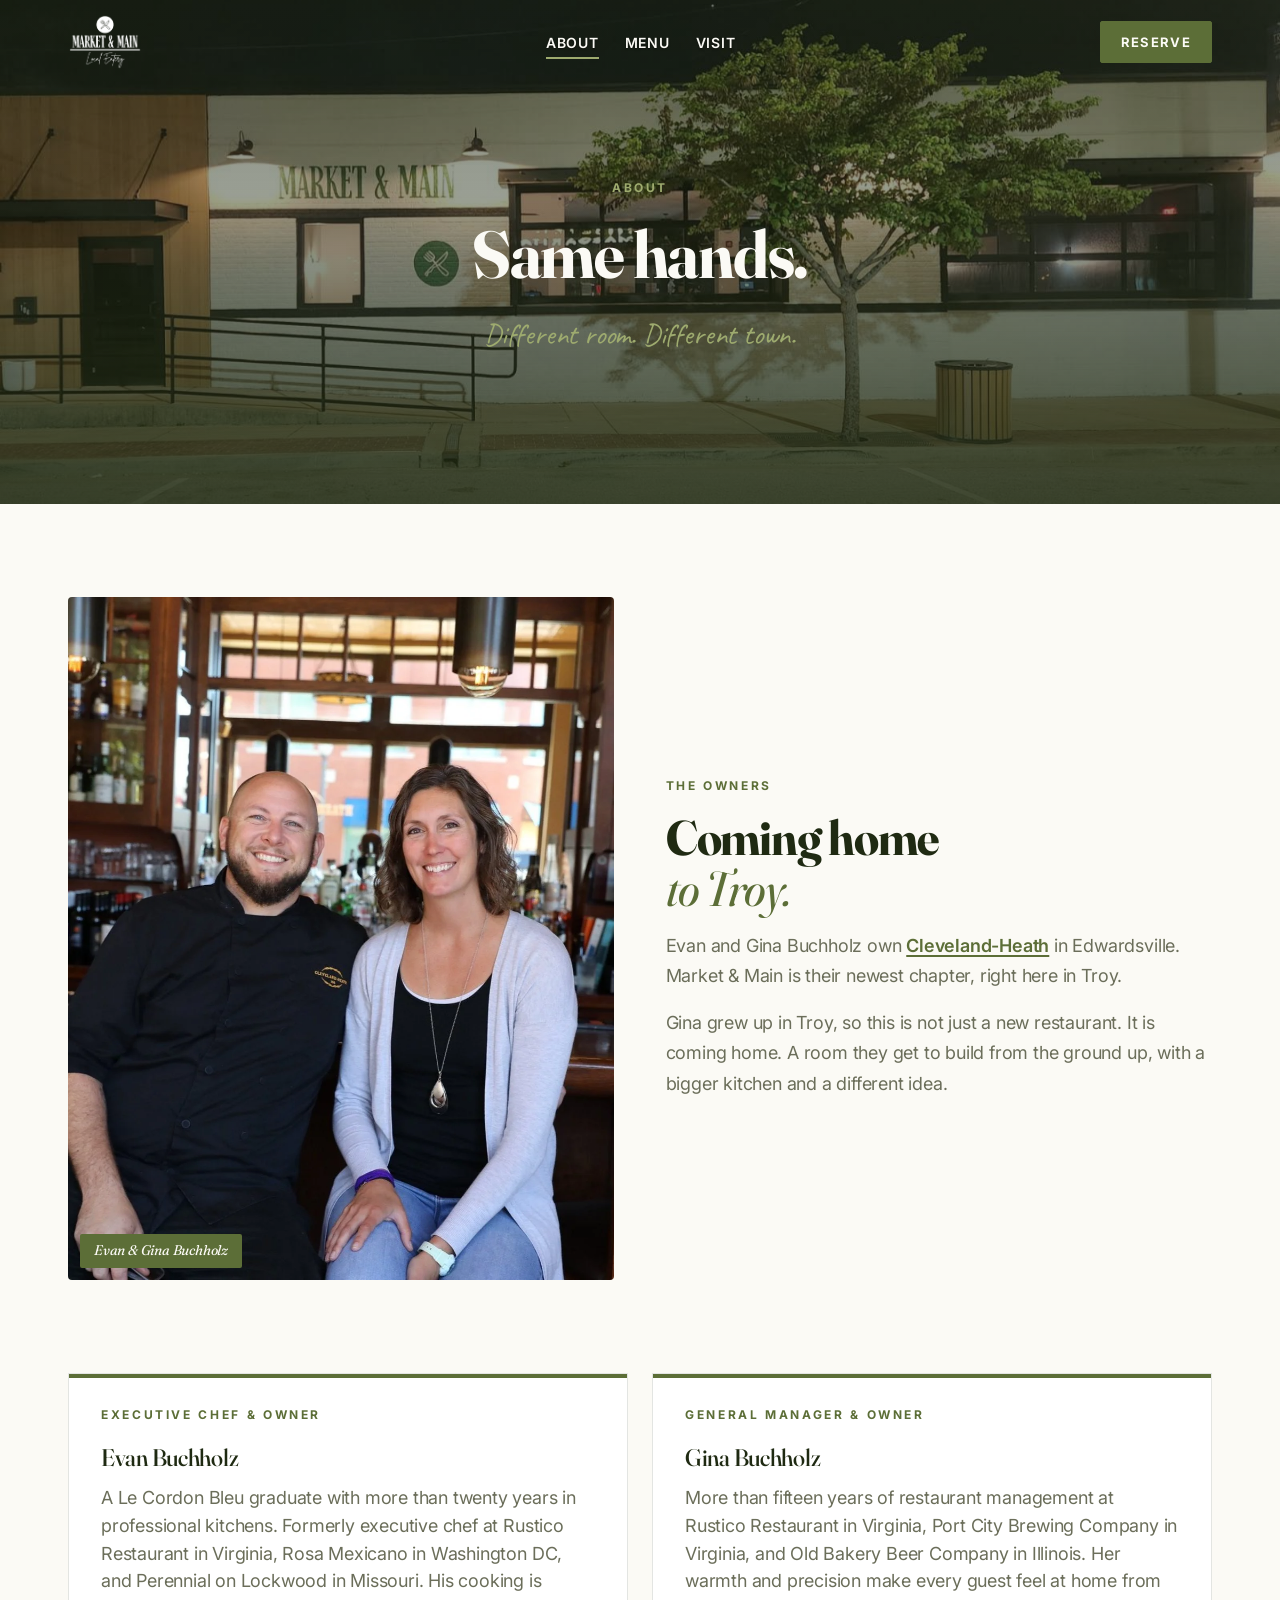
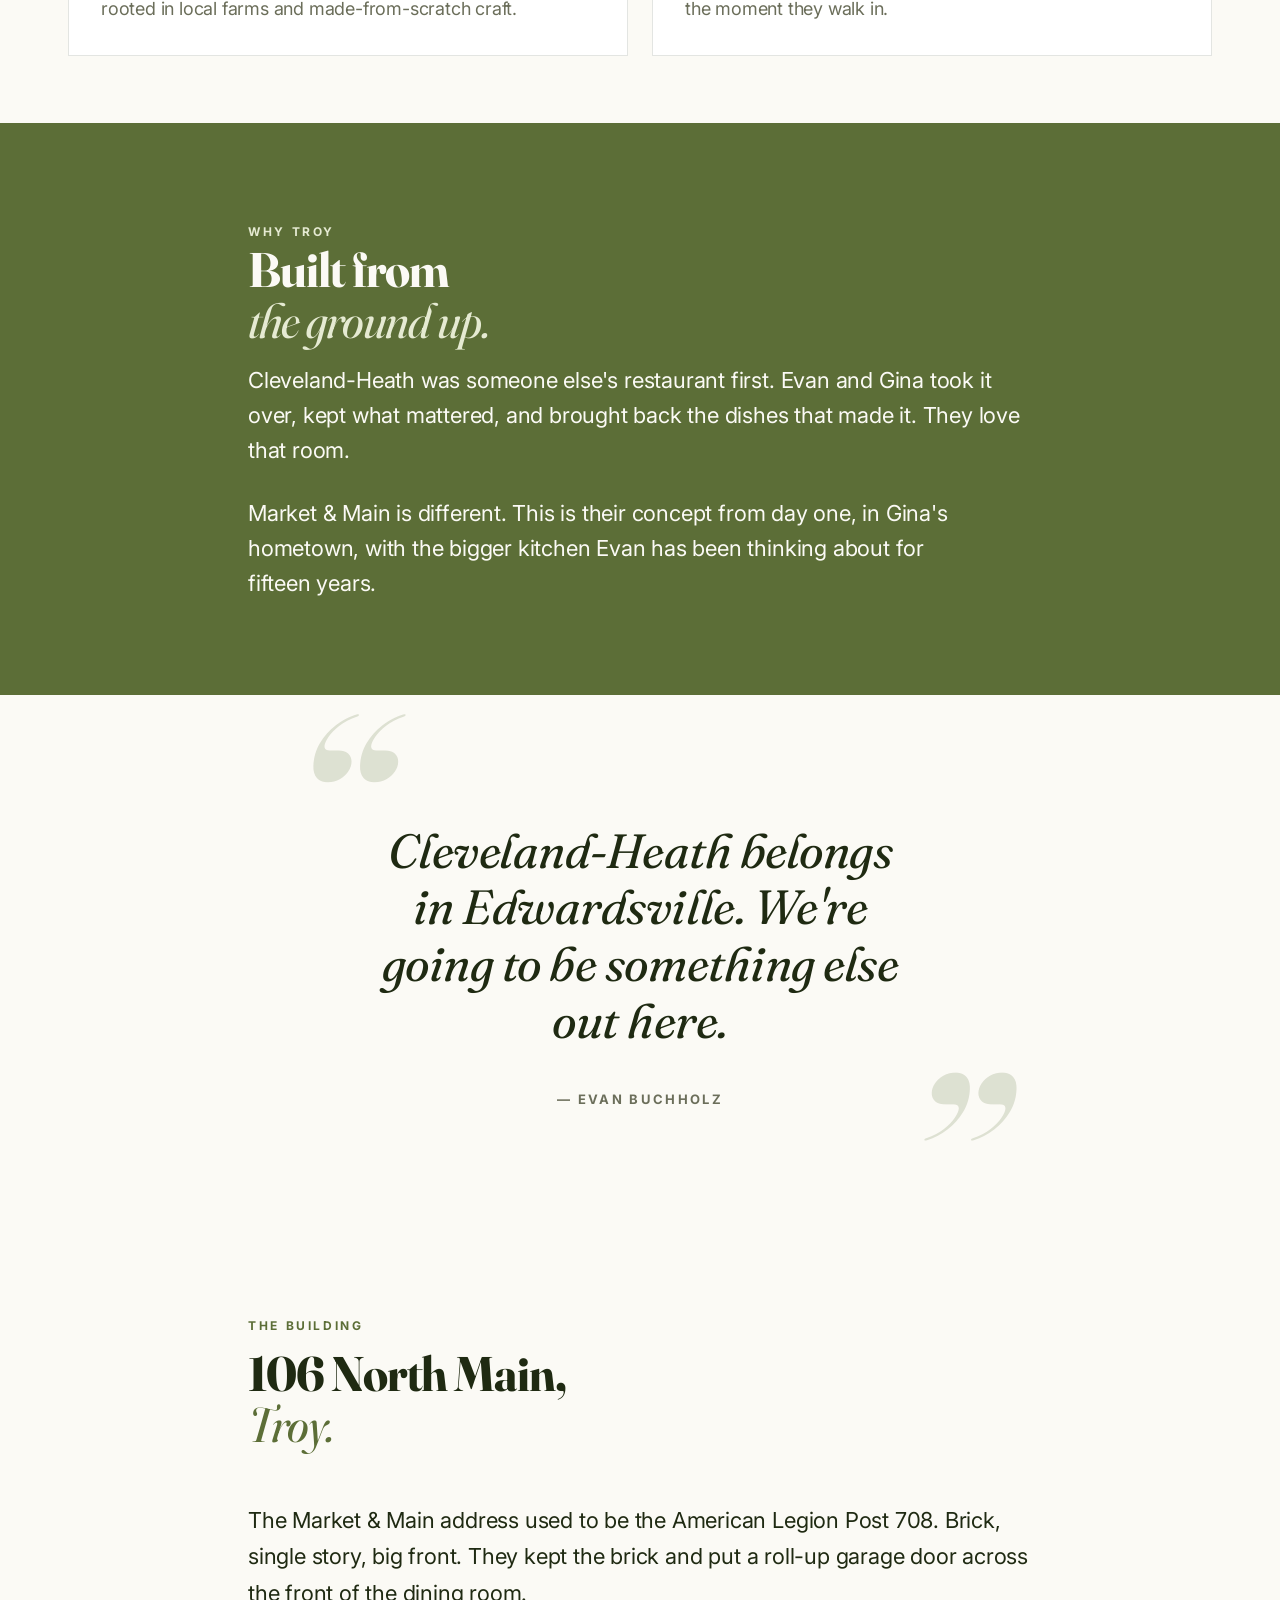
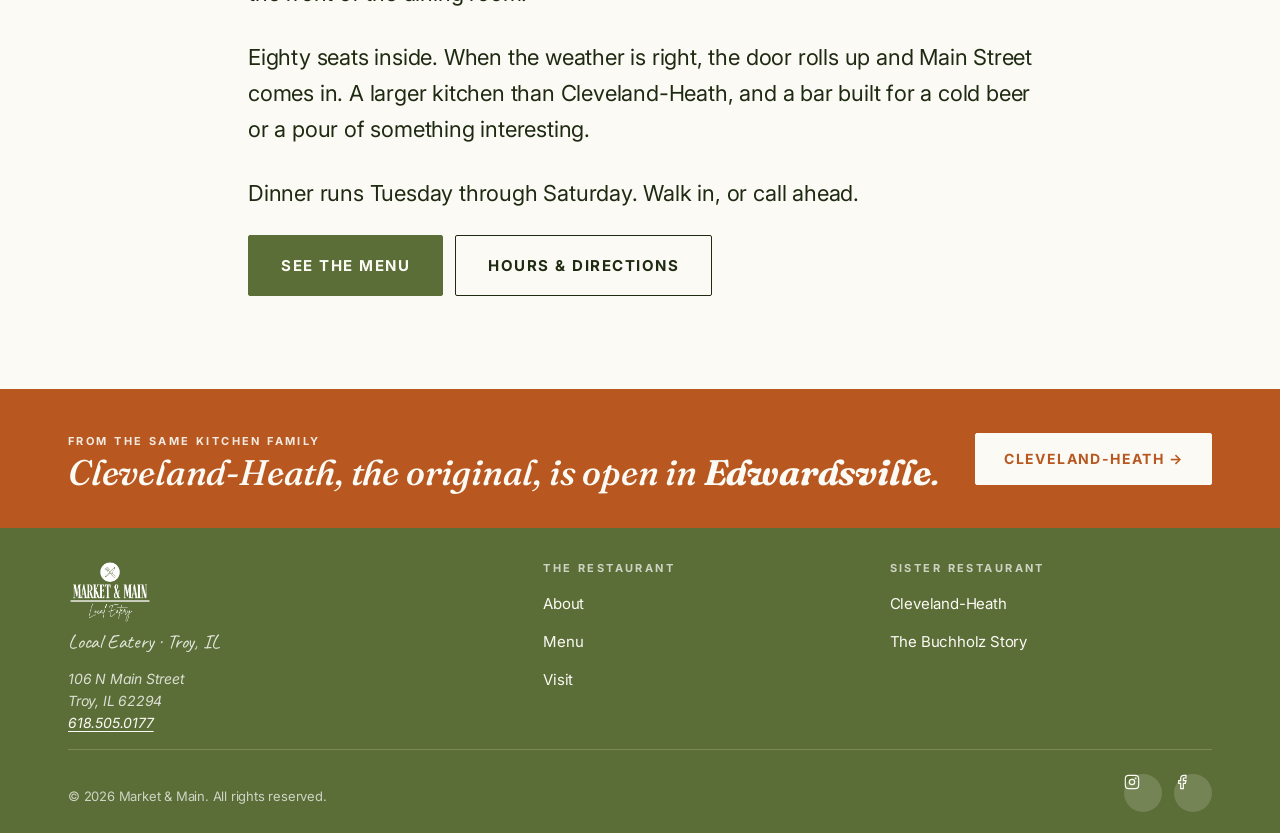
==== commit c9d9d206: "Rebuild on the restaurant's real menu, info, and brand - Menu: replace the preview with the full liv" ====
--- a/about/index.html
+++ b/about/index.html
@@ -4,9 +4,11 @@
 <meta charset="UTF-8">
 <meta name="viewport" content="width=device-width, initial-scale=1, viewport-fit=cover">
 <title>About · Market &amp; Main · Evan and Gina Buchholz · Troy, IL</title>
-<meta name="description" content="Owned by Evan and Gina Buchholz. Sister restaurant to Cleveland-Heath in Edwardsville. Comfort food with intention, opening at 104 N Main in downtown Troy.">
+<meta name="description" content="Owned by Evan and Gina Buchholz of Cleveland-Heath. Comfort food with intention, now open at 106 N Main Street in downtown Troy, Illinois.">
 <meta name="theme-color" content="#1F2A12">
-<link rel="icon" href="/assets/brand/favicon.svg" type="image/svg+xml">
+<link rel="icon" type="image/png" sizes="32x32" href="/assets/brand/favicon-32.png">
+<link rel="icon" type="image/png" sizes="16x16" href="/assets/brand/favicon-16.png">
+<link rel="apple-touch-icon" href="/assets/brand/apple-touch-icon.png">
 <link rel="canonical" href="https://www.marketandmaintroy.com/about">
 <link rel="preconnect" href="https://fonts.googleapis.com">
 <link rel="preconnect" href="https://fonts.gstatic.com" crossorigin>
@@ -19,19 +21,19 @@
 
 <header class="nav" data-nav>
   <div class="container nav__inner">
-    <a href="/" class="nav__brand" aria-label="Market and Main home"><img src="/assets/brand/logo.svg" alt="Market &amp; Main" class="nav__brand-img nav__brand-img--light"><img src="/assets/brand/logo-dark.svg" alt="" aria-hidden="true" class="nav__brand-img nav__brand-img--dark"></a>
-    <nav aria-label="Primary"><ul class="nav__links"><li><a href="/about" aria-current="page">About</a></li><li><a href="/menu">Menu Preview</a></li><li><a href="/contact">Visit</a></li></ul></nav>
+    <a href="/" class="nav__brand" aria-label="Market and Main home"><img src="/assets/brand/logo-official-white.png" alt="Market &amp; Main" class="nav__brand-img nav__brand-img--light"><img src="/assets/brand/logo-official.png" alt="" aria-hidden="true" class="nav__brand-img nav__brand-img--dark"></a>
+    <nav aria-label="Primary"><ul class="nav__links"><li><a href="/about" aria-current="page">About</a></li><li><a href="/menu">Menu</a></li><li><a href="/contact">Visit</a></li></ul></nav>
     <div class="nav__actions">
-      <a href="/#stay-in-touch" class="nav__cta">Get Updates</a>
+      <a href="/contact" class="nav__cta">Reserve</a>
       <button class="nav__menu-btn" type="button" aria-label="Open menu" data-drawer-open><svg viewBox="0 0 24 24" fill="none" stroke="currentColor" stroke-width="1.75" aria-hidden="true"><path d="M3 6h18M3 12h18M3 18h18"/></svg></button>
     </div>
   </div>
 </header>
 
 <div class="nav__drawer" data-drawer aria-hidden="true">
-  <div class="nav__drawer-head"><img src="/assets/brand/logo.svg" alt="Market &amp; Main"><button class="nav__menu-btn" type="button" aria-label="Close menu" data-drawer-close><svg viewBox="0 0 24 24" fill="none" stroke="currentColor" stroke-width="1.75" aria-hidden="true"><path d="M18 6 6 18M6 6l12 12"/></svg></button></div>
-  <ul class="nav__drawer-links"><li><a href="/about" aria-current="page">About</a></li><li><a href="/menu">Menu Preview</a></li><li><a href="/contact">Visit</a></li><li><a href="/#stay-in-touch">Get Updates</a></li></ul>
-  <div class="nav__drawer-foot"><span>104 N Main St · Troy, IL</span><span>Opening 2026</span></div>
+  <div class="nav__drawer-head"><img src="/assets/brand/logo-official-white.png" alt="Market &amp; Main"><button class="nav__menu-btn" type="button" aria-label="Close menu" data-drawer-close><svg viewBox="0 0 24 24" fill="none" stroke="currentColor" stroke-width="1.75" aria-hidden="true"><path d="M18 6 6 18M6 6l12 12"/></svg></button></div>
+  <ul class="nav__drawer-links"><li><a href="/about" aria-current="page">About</a></li><li><a href="/menu">Menu</a></li><li><a href="/contact">Visit</a></li><li><a href="tel:+16185050177">618.505.0177</a></li></ul>
+  <div class="nav__drawer-foot"><span>106 N Main St · Troy, IL</span><span>Tue–Sat from 3pm</span></div>
 </div>
 
 <main id="main">
@@ -49,14 +51,31 @@
     <div class="container">
       <div class="split">
         <div class="split__media">
-          <img src="/assets/images/placeholder-owners.jpg" alt="Evan and Gina Buchholz at the bar — photographed at Cleveland-Heath, placeholder until Market &amp; Main photography is shot" loading="lazy">
+          <img src="/assets/images/placeholder-owners.jpg" alt="Evan and Gina Buchholz, owners of Market &amp; Main and Cleveland-Heath" loading="lazy">
           <div class="split__media-cap">Evan &amp; Gina Buchholz</div>
         </div>
         <div class="split__body">
           <span class="eyebrow">The owners</span>
-          <h2>Evan &amp; Gina<br><span class="italic-display" style="color: var(--olive);">Buchholz.</span></h2>
-          <p>Evan trained at Le Cordon Bleu and spent twenty-plus years cooking in restaurants from Virginia to Washington DC to St. Louis. Gina grew up in Troy. She runs the front of the house, he runs the kitchen.</p>
-          <p>Since December 2022 they have owned <a href="https://clevelandheath-website.vercel.app" style="color: var(--olive); text-decoration: underline;">Cleveland-Heath</a> in Edwardsville. Market &amp; Main is their next move — a restaurant they get to build from the ground up, in Gina's hometown, with a bigger kitchen and a different idea.</p>
+          <h2>Coming home<br><span class="italic-display" style="color: var(--olive);">to Troy.</span></h2>
+          <p>Evan and Gina Buchholz own <a href="https://clevelandheath-website.vercel.app" class="link-underline">Cleveland-Heath</a> in Edwardsville. Market &amp; Main is their newest chapter, right here in Troy.</p>
+          <p>Gina grew up in Troy, so this is not just a new restaurant. It is coming home. A room they get to build from the ground up, with a bigger kitchen and a different idea.</p>
+        </div>
+      </div>
+    </div>
+  </section>
+
+  <section class="section section--tight" style="padding-top: 0;">
+    <div class="container">
+      <div class="info-grid info-grid--two">
+        <div class="info-card">
+          <span class="eyebrow">Executive Chef &amp; Owner</span>
+          <h3 style="margin-top: 0.5rem;">Evan Buchholz</h3>
+          <p class="text-muted">A Le Cordon Bleu graduate with more than twenty years in professional kitchens. Formerly executive chef at Rustico Restaurant in Virginia, Rosa Mexicano in Washington DC, and Perennial on Lockwood in Missouri. His cooking is rooted in local farms and made-from-scratch craft.</p>
+        </div>
+        <div class="info-card">
+          <span class="eyebrow">General Manager &amp; Owner</span>
+          <h3 style="margin-top: 0.5rem;">Gina Buchholz</h3>
+          <p class="text-muted">More than fifteen years of restaurant management at Rustico Restaurant in Virginia, Port City Brewing Company in Virginia, and Old Bakery Beer Company in Illinois. Her warmth and precision make every guest feel at home from the moment they walk in.</p>
         </div>
       </div>
     </div>
@@ -65,10 +84,10 @@
   <section class="section section--olive">
     <div class="container container--narrow reveal">
       <span class="eyebrow" style="color: var(--olive-pale);">Why Troy</span>
-      <h2 style="color: var(--paper);">Building it from<br><span class="italic-display" style="color: var(--olive-pale);">the ground up.</span></h2>
+      <h2 style="color: var(--paper);">Built from<br><span class="italic-display" style="color: var(--olive-pale);">the ground up.</span></h2>
       <div class="prose" style="margin-top: var(--space-4); font-size: var(--fs-lead); line-height: 1.6;">
-        <p>Cleveland-Heath was someone else's restaurant first. Evan and Gina inherited it, kept what mattered, and brought back the dishes that made it. They love that room.</p>
-        <p>Market &amp; Main is different. This is their concept from day one. The building was the American Legion. The kitchen is theirs. The menu is whatever Evan has been thinking about for fifteen years and never had the room to cook.</p>
+        <p>Cleveland-Heath was someone else's restaurant first. Evan and Gina took it over, kept what mattered, and brought back the dishes that made it. They love that room.</p>
+        <p>Market &amp; Main is different. This is their concept from day one, in Gina's hometown, with the bigger kitchen Evan has been thinking about for fifteen years.</p>
       </div>
     </div>
   </section>
@@ -78,7 +97,7 @@
     <div class="container container--narrow">
       <blockquote class="pull-quote pull-quote--editorial reveal">
         <span class="pull-quote__mark pull-quote__mark--open" aria-hidden="true">&ldquo;</span>
-        <p class="pull-quote__text">Cleveland-Heath belongs in Edwardsville. We're going to be something else out there.</p>
+        <p class="pull-quote__text">Cleveland-Heath belongs in Edwardsville. We're going to be something else out here.</p>
         <span class="pull-quote__mark pull-quote__mark--close" aria-hidden="true">&rdquo;</span>
         <cite class="pull-quote__cite">Evan Buchholz</cite>
       </blockquote>
@@ -89,12 +108,16 @@
     <div class="container container--narrow">
       <div class="section-head">
         <span class="eyebrow">The building</span>
-        <h2>104 North Main,<br><span class="italic-display" style="color: var(--olive);">Troy.</span></h2>
+        <h2>106 North Main,<br><span class="italic-display" style="color: var(--olive);">Troy.</span></h2>
       </div>
       <div class="prose" style="font-size: var(--fs-lead); line-height: 1.65;">
-        <p>The Market &amp; Main address used to be the American Legion Post 708. Brick, single story, big front. We're keeping the brick and putting a roll-up garage door across the front of the dining room.</p>
-        <p>Eighty seats inside, no outside tables. When the weather is right we'll roll the door up and let Main Street in. A larger kitchen than Cleveland-Heath. A bar built for slinging beers and pours of something interesting.</p>
-        <p>First Friday in Troy is going to be our preview night. After that, regular service begins.</p>
+        <p>The Market &amp; Main address used to be the American Legion Post 708. Brick, single story, big front. They kept the brick and put a roll-up garage door across the front of the dining room.</p>
+        <p>Eighty seats inside. When the weather is right, the door rolls up and Main Street comes in. A larger kitchen than Cleveland-Heath, and a bar built for a cold beer or a pour of something interesting.</p>
+        <p>Dinner runs Tuesday through Saturday. Walk in, or call ahead.</p>
+      </div>
+      <div class="btn-row" style="margin-top: var(--space-5);">
+        <a href="/menu" class="btn btn--primary btn--lg">See the Menu</a>
+        <a href="/contact" class="btn btn--secondary btn--lg">Hours &amp; Directions</a>
       </div>
     </div>
   </section>
@@ -105,7 +128,7 @@
   <div class="container sister-banner__inner">
     <div>
       <span class="sister-banner__eyebrow">From the same kitchen family</span>
-      <p class="sister-banner__title">Visit <strong>Cleveland-Heath</strong> in Edwardsville while you wait.</p>
+      <p class="sister-banner__title">Cleveland-Heath, the original, is open in <strong>Edwardsville</strong>.</p>
     </div>
     <a href="https://clevelandheath-website.vercel.app" class="btn">Cleveland-Heath →</a>
   </div>
@@ -115,16 +138,16 @@
   <div class="container">
     <div class="footer__top">
       <div class="footer__brand">
-        <img src="/assets/brand/logo.svg" alt="Market &amp; Main">
+        <img src="/assets/brand/logo-official-white.png" alt="Market &amp; Main">
         <span class="footer__tag">Local Eatery · Troy, IL</span>
-        <address class="footer__addr">104 N Main Street<br>Troy, IL 62294<br><a href="/#stay-in-touch">Opening 2026</a></address>
+        <address class="footer__addr">106 N Main Street<br>Troy, IL 62294<br><a href="tel:+16185050177">618.505.0177</a></address>
       </div>
-      <div class="footer__col"><h4>The Restaurant</h4><ul><li><a href="/about">About</a></li><li><a href="/menu">Menu Preview</a></li><li><a href="/contact">Visit</a></li></ul></div>
+      <div class="footer__col"><h4>The Restaurant</h4><ul><li><a href="/about">About</a></li><li><a href="/menu">Menu</a></li><li><a href="/contact">Visit</a></li></ul></div>
       <div class="footer__col"><h4>Sister Restaurant</h4><ul><li><a href="https://clevelandheath-website.vercel.app">Cleveland-Heath</a></li><li><a href="https://clevelandheath-website.vercel.app/about">The Buchholz Story</a></li></ul></div>
     </div>
     <div class="footer__bottom">
       <span>© 2026 Market &amp; Main. All rights reserved.</span>
-      <ul class="footer__social"><li><a href="https://www.instagram.com/marketandmaintroy/" target="_blank" rel="noopener" aria-label="Instagram"><svg viewBox="0 0 24 24" fill="none" stroke="currentColor" stroke-width="1.75" aria-hidden="true"><rect x="2" y="2" width="20" height="20" rx="5"/><circle cx="12" cy="12" r="4"/><circle cx="17.5" cy="6.5" r="0.5" fill="currentColor"/></svg></a></li><li><a href="https://www.facebook.com/p/Market-Main-61588604853733/" target="_blank" rel="noopener" aria-label="Facebook"><svg viewBox="0 0 24 24" fill="none" stroke="currentColor" stroke-width="1.75" aria-hidden="true"><path d="M18 2h-3a5 5 0 0 0-5 5v3H7v4h3v8h4v-8h3l1-4h-4V7a1 1 0 0 1 1-1h3z"/></svg></a></li></ul>
+      <ul class="footer__social"><li><a href="https://www.instagram.com/marketandmaintroy" target="_blank" rel="noopener" aria-label="Instagram"><svg viewBox="0 0 24 24" fill="none" stroke="currentColor" stroke-width="1.75" aria-hidden="true"><rect x="2" y="2" width="20" height="20" rx="5"/><circle cx="12" cy="12" r="4"/><circle cx="17.5" cy="6.5" r="0.5" fill="currentColor"/></svg></a></li><li><a href="https://www.facebook.com/profile.php?id=61588604853733" target="_blank" rel="noopener" aria-label="Facebook"><svg viewBox="0 0 24 24" fill="none" stroke="currentColor" stroke-width="1.75" aria-hidden="true"><path d="M18 2h-3a5 5 0 0 0-5 5v3H7v4h3v8h4v-8h3l1-4h-4V7a1 1 0 0 1 1-1h3z"/></svg></a></li></ul>
     </div>
   </div>
 </footer>
--- a/styles.css
+++ b/styles.css
@@ -361,7 +361,7 @@
 }
 
 .hero__logo {
-  width: min(440px, 80vw);
+  width: min(348px, 72vw);
   height: auto;
   color: var(--paper);
   filter: drop-shadow(0 4px 16px rgba(0, 0, 0, 0.4));
@@ -382,6 +382,12 @@
   max-width: 50ch;
   font-weight: 400;
 }
+
+/* Photo hero (homepage): drop the tint so the sunset reads true; text carries its own legibility */
+.hero--photo .hero__bg::after { display: none; }
+.hero--photo .hero__logo { filter: drop-shadow(0 6px 24px rgba(0, 0, 0, 0.55)); }
+.hero--photo .hero__tagline { text-shadow: 0 2px 18px rgba(0, 0, 0, 0.55), 0 1px 3px rgba(0, 0, 0, 0.5); }
+.hero--photo .hero__sub { text-shadow: 0 1px 4px rgba(0, 0, 0, 0.7), 0 2px 16px rgba(0, 0, 0, 0.55); }
 
 .hero--page { min-height: clamp(420px, 56dvh, 540px); }
 .hero__page-title { font-family: var(--font-display); font-weight: 700; font-size: clamp(2.5rem, 1.6rem + 3.2vw, 4.5rem); color: var(--paper); line-height: 1; }
@@ -789,3 +795,169 @@
   .split__media { aspect-ratio: 4/3; }
   .split__media--wide { aspect-ratio: 16/10; }
 }
+
+/* ============================================================
+   MENU PAGE — ported from Cleveland-Heath, adapted to the olive
+   palette. Sticky section subnav, two-column layout with a sticky
+   gallery, stacked section titles, item rows, lightbox, and an
+   optional easier-to-read dark mode.
+   ============================================================ */
+
+/* Anchor targets land below the main nav + sticky subnav */
+body.menu-page :target,
+body.menu-page section[id],
+body.menu-page div[id],
+body.menu-page article[id] { scroll-margin-top: 144px; }
+
+/* Optional menu-only dark mode (readability in a dim dining room) */
+:root[data-theme="dark"] body.menu-page {
+  background: var(--ink);
+  color: var(--paper);
+  --bg: var(--ink);
+  --bg-elevated: var(--ink-soft);
+  --text: var(--paper);
+  --text-muted: rgba(251, 250, 245, 0.72);
+  --divider: rgba(251, 250, 245, 0.14);
+  --accent: var(--olive-light);
+}
+
+/* ---------- Sticky section subnav ---------- */
+.menu-subnav {
+  position: sticky;
+  top: 84px;
+  z-index: 20;
+  background: color-mix(in srgb, var(--paper) 92%, transparent);
+  backdrop-filter: saturate(160%) blur(14px);
+  -webkit-backdrop-filter: saturate(160%) blur(14px);
+  padding-block: var(--space-3);
+  border-bottom: 1px solid var(--divider);
+  margin-bottom: var(--space-7);
+}
+.menu-subnav__inner { display: flex; gap: var(--space-2); align-items: center; flex-wrap: wrap; justify-content: center; }
+.menu-subnav a {
+  font-family: var(--font-body);
+  font-size: 0.75rem;
+  font-weight: 700;
+  letter-spacing: 0.14em;
+  text-transform: uppercase;
+  color: var(--ink);
+  padding: 0.5rem 0.875rem;
+  border-radius: 2px;
+  transition: background-color var(--dur-fast) var(--ease), color var(--dur-fast) var(--ease);
+  touch-action: manipulation;
+}
+.menu-subnav a:hover,
+.menu-subnav a.is-active { background: var(--olive); color: var(--paper); }
+.menu-subnav__toggle {
+  display: inline-flex;
+  align-items: center;
+  gap: 0.375rem;
+  font-family: var(--font-body);
+  font-size: 0.75rem;
+  font-weight: 700;
+  letter-spacing: 0.14em;
+  text-transform: uppercase;
+  color: var(--olive);
+  padding: 0.5rem 0.875rem;
+  border: 1.5px solid var(--olive);
+  border-radius: 2px;
+  background: transparent;
+  margin-left: var(--space-2);
+  touch-action: manipulation;
+}
+.menu-subnav__toggle:hover { background: var(--olive); color: var(--paper); }
+:root[data-theme="dark"] .menu-subnav { background: color-mix(in srgb, var(--ink) 92%, transparent); }
+:root[data-theme="dark"] .menu-subnav a { color: var(--paper); }
+:root[data-theme="dark"] .menu-subnav__toggle { color: var(--olive-light); border-color: var(--olive-light); }
+@media (max-width: 719px) { body.menu-page .menu-subnav { top: 72px; padding-block: 0.5rem; } }
+
+/* ---------- Two-column layout (desktop) ---------- */
+.menu-layout { display: grid; gap: clamp(2rem, 3vw, 3rem); grid-template-columns: 1fr; align-items: start; }
+@media (min-width: 960px) {
+  .menu-layout { grid-template-columns: minmax(320px, 1fr) minmax(0, 2.1fr); }
+  .menu-layout__aside { display: flex; flex-direction: column; gap: var(--space-5); align-self: stretch; height: 100%; }
+  .menu-layout__aside .menu-mini-gallery-wrap { position: sticky; top: 164px; height: calc(100dvh - 184px); display: flex; flex-direction: column; gap: 0.5rem; }
+  .menu-layout__aside .menu-mini-gallery { flex: 1; min-height: 0; grid-auto-rows: 1fr; margin-top: 0; }
+  .menu-layout__aside .menu-mini-gallery__more { margin-top: 0; flex-shrink: 0; }
+}
+
+/* ---------- Sidebar "good to know" card ---------- */
+.specials-card { background: var(--ink); color: var(--paper); padding: var(--space-5); border-radius: 4px; position: relative; overflow: hidden; }
+.specials-card::before { content: ""; position: absolute; top: 0; left: 0; width: 100%; height: 4px; background: var(--olive); }
+.specials-card__eyebrow { font-size: 0.6875rem; letter-spacing: 0.22em; text-transform: uppercase; font-weight: 700; color: var(--olive-light); }
+.specials-card__title { font-family: var(--font-display); font-weight: 700; font-size: 1.375rem; line-height: 1.05; letter-spacing: -0.015em; color: var(--paper); margin-top: 0.5rem; }
+.specials-card__row { display: flex; flex-wrap: wrap; gap: 0.5rem 1rem; margin-top: 0.625rem; font-size: 0.8125rem; color: rgba(251, 250, 245, 0.86); }
+.specials-card__row strong { color: var(--olive-light); font-weight: 700; }
+.specials-card__note { font-size: 0.75rem; color: rgba(251, 250, 245, 0.62); margin-top: var(--space-3); line-height: 1.4; }
+.specials-card hr { border: 0; border-top: 1px dashed rgba(251, 250, 245, 0.18); margin: var(--space-4) 0; }
+.specials-card__weekly { display: grid; gap: var(--space-3); }
+.specials-card__day { display: grid; gap: 0.125rem; }
+.specials-card__day-label { font-family: var(--font-display); font-style: italic; font-weight: 500; font-size: 0.9375rem; color: var(--olive-light); line-height: 1; }
+.specials-card__day-title { font-family: var(--font-display); font-weight: 700; font-size: 1rem; color: var(--paper); line-height: 1.1; }
+.specials-card__day-meta { font-size: 0.75rem; color: rgba(251, 250, 245, 0.66); line-height: 1.35; }
+.specials-card__cta { display: inline-flex; align-items: center; gap: 0.4rem; margin-top: var(--space-4); font-family: var(--font-body); font-weight: 700; font-size: 0.8125rem; letter-spacing: 0.04em; color: var(--olive-light); }
+.specials-card__cta:hover { color: var(--paper); }
+
+/* ---------- Sidebar mini gallery ---------- */
+.menu-mini-gallery { margin-top: var(--space-5); display: grid; grid-template-columns: 1fr 1fr; gap: 0.5rem; }
+@media (max-width: 959px) { .menu-mini-gallery { grid-template-columns: repeat(3, 1fr); } .menu-mini-gallery__item { aspect-ratio: 1; } }
+.menu-mini-gallery__item { display: block; overflow: hidden; border-radius: 2px; background: var(--bg-elevated); transition: transform var(--dur) var(--ease); cursor: zoom-in; min-height: 0; }
+.menu-mini-gallery__item img { width: 100%; height: 100%; object-fit: cover; transition: transform var(--dur-slow) var(--ease); }
+@media (hover: hover) and (pointer: fine) { .menu-mini-gallery__item:hover img { transform: scale(1.06); } }
+.menu-mini-gallery__more { grid-column: 1 / -1; font-family: var(--font-body); font-size: 0.75rem; font-weight: 700; letter-spacing: 0.14em; text-transform: uppercase; text-align: center; padding: 0.75rem; border: 1.5px solid var(--olive); color: var(--olive); border-radius: 2px; cursor: pointer; background: transparent; margin-top: 0.5rem; transition: background-color var(--dur-fast) var(--ease), color var(--dur-fast) var(--ease); }
+.menu-mini-gallery__more:hover { background: var(--olive); color: var(--paper); }
+
+/* ---------- Lightbox ---------- */
+.lightbox { position: fixed; inset: 0; background: rgba(16, 18, 10, 0.93); z-index: 200; display: flex; align-items: center; justify-content: center; padding: clamp(1rem, 3vw, 3rem); opacity: 0; visibility: hidden; transition: opacity var(--dur) var(--ease), visibility var(--dur) var(--ease); padding-bottom: calc(clamp(1rem, 3vw, 3rem) + env(safe-area-inset-bottom)); }
+.lightbox[data-open="true"] { opacity: 1; visibility: visible; }
+.lightbox__figure { position: relative; max-width: 100%; max-height: 100%; display: flex; flex-direction: column; align-items: center; gap: var(--space-3); }
+.lightbox__img { max-width: 100%; max-height: calc(100dvh - 8rem); width: auto; height: auto; object-fit: contain; border-radius: 2px; box-shadow: 0 24px 64px rgba(0, 0, 0, 0.5); }
+.lightbox__cap { font-family: var(--font-display); font-style: italic; color: var(--paper); font-size: 1rem; text-align: center; max-width: 60ch; }
+.lightbox__counter { font-family: var(--font-body); font-size: 0.75rem; letter-spacing: 0.18em; text-transform: uppercase; font-weight: 700; color: var(--olive-light); }
+.lightbox__btn { position: absolute; background: rgba(251, 250, 245, 0.08); color: var(--paper); width: 48px; height: 48px; border-radius: 999px; display: grid; place-items: center; border: 0; cursor: pointer; transition: background-color var(--dur-fast) var(--ease); }
+.lightbox__btn:hover { background: var(--olive); color: var(--paper); }
+.lightbox__btn svg { width: 22px; height: 22px; }
+.lightbox__close { top: calc(1rem + env(safe-area-inset-top)); right: 1rem; }
+.lightbox__prev { left: clamp(0.5rem, 2vw, 2rem); top: 50%; transform: translateY(-50%); }
+.lightbox__next { right: clamp(0.5rem, 2vw, 2rem); top: 50%; transform: translateY(-50%); }
+@media (max-width: 640px) { .lightbox__prev, .lightbox__next { top: auto; bottom: calc(1.5rem + env(safe-area-inset-bottom)); transform: none; } .lightbox__prev { left: 1rem; } .lightbox__next { right: 1rem; } }
+
+/* ---------- Menu sections + items ---------- */
+.menu-section { margin-top: var(--space-8); }
+.menu-section:first-child, [id] > .menu-section:first-child { margin-top: 0; }
+.menu-section__title { display: flex; flex-wrap: wrap; align-items: baseline; justify-content: space-between; gap: 0.5rem var(--space-4); padding-block: var(--space-3); border-top: 2px solid var(--ink); border-bottom: 1px solid var(--divider); margin-bottom: var(--space-5); color: var(--ink); }
+.menu-section__title-stack { display: flex; flex-direction: row; align-items: baseline; gap: 0.5rem; flex-wrap: wrap; }
+.menu-section__title-display { font-family: var(--font-display); font-weight: 900; font-size: clamp(1.625rem, 1.3rem + 1vw, 2.25rem); text-transform: uppercase; letter-spacing: 0.04em; line-height: 1; color: var(--ink); }
+.menu-section__title-script { font-family: var(--font-display); font-weight: 500; font-style: italic; font-size: clamp(1rem, 0.9rem + 0.4vw, 1.25rem); color: var(--olive); line-height: 1; letter-spacing: -0.005em; }
+.menu-section__title-meta { font-family: var(--font-body); font-size: 0.75rem; letter-spacing: 0.18em; text-transform: uppercase; font-weight: 700; color: var(--text-muted); white-space: nowrap; }
+:root[data-theme="dark"] .menu-section__title { border-top-color: var(--paper); }
+:root[data-theme="dark"] .menu-section__title-display { color: var(--paper); }
+:root[data-theme="dark"] .menu-section__title-script { color: var(--olive-light); }
+
+/* Cinematic reveal on the first section only */
+.menu-section--intro .menu-section__title { position: relative; overflow: visible; border-top: 2px solid transparent; background-image: linear-gradient(to right, var(--ink) 0%, var(--ink) 100%); background-repeat: no-repeat; background-position: top left; background-size: 0% 2px; transition: background-size 1100ms cubic-bezier(.22,1,.36,1); }
+.menu-section--intro.is-visible .menu-section__title { background-size: 100% 2px; }
+.menu-section--intro .menu-section__title-display { display: inline-block; opacity: 0; transform: translateY(18px); transition: opacity 900ms cubic-bezier(.22,1,.36,1) 150ms, transform 900ms cubic-bezier(.22,1,.36,1) 150ms; }
+.menu-section--intro .menu-section__title-script { display: inline-block; opacity: 0; transform: translateX(20px); transition: opacity 900ms cubic-bezier(.22,1,.36,1) 400ms, transform 900ms cubic-bezier(.22,1,.36,1) 400ms; }
+.menu-section--intro .menu-section__title-meta { opacity: 0; transition: opacity 700ms ease 650ms; }
+.menu-section--intro.is-visible .menu-section__title-display,
+.menu-section--intro.is-visible .menu-section__title-script { opacity: 1; transform: none; }
+.menu-section--intro.is-visible .menu-section__title-meta { opacity: 1; }
+@media (prefers-reduced-motion: reduce) {
+  .menu-section--intro .menu-section__title { background-size: 100% 2px; transition: none; }
+  .menu-section--intro .menu-section__title-display,
+  .menu-section--intro .menu-section__title-script,
+  .menu-section--intro .menu-section__title-meta { opacity: 1; transform: none; transition: none; }
+}
+
+.menu-list { list-style: none; padding: 0; margin: 0; display: grid; gap: var(--space-5); }
+@media (min-width: 720px) { .menu-list--two-col { grid-template-columns: repeat(2, 1fr); gap: var(--space-6) var(--space-8); } }
+.menu-item__head { display: flex; align-items: baseline; gap: var(--space-3); justify-content: space-between; margin-bottom: 0.25rem; }
+.menu-item__name { font-family: var(--font-display); font-style: italic; font-weight: 500; font-size: 1.25rem; letter-spacing: -0.005em; flex: 1; }
+.menu-item__price { font-family: var(--font-body); font-weight: 700; font-feature-settings: "tnum"; font-size: 0.9375rem; color: var(--olive); white-space: nowrap; }
+.menu-item__desc { font-size: 0.9375rem; color: var(--text-muted); line-height: 1.55; }
+.menu-item__note { font-family: var(--font-display); font-style: italic; font-weight: 500; font-size: 1rem; color: var(--text-muted); max-width: 56ch; }
+
+/* Inline text link with olive underline */
+.link-underline { color: var(--olive); font-weight: 600; text-decoration: underline; text-underline-offset: 3px; text-decoration-thickness: 1.5px; transition: color var(--dur-fast) var(--ease); }
+.link-underline:hover { color: var(--olive-deep); }
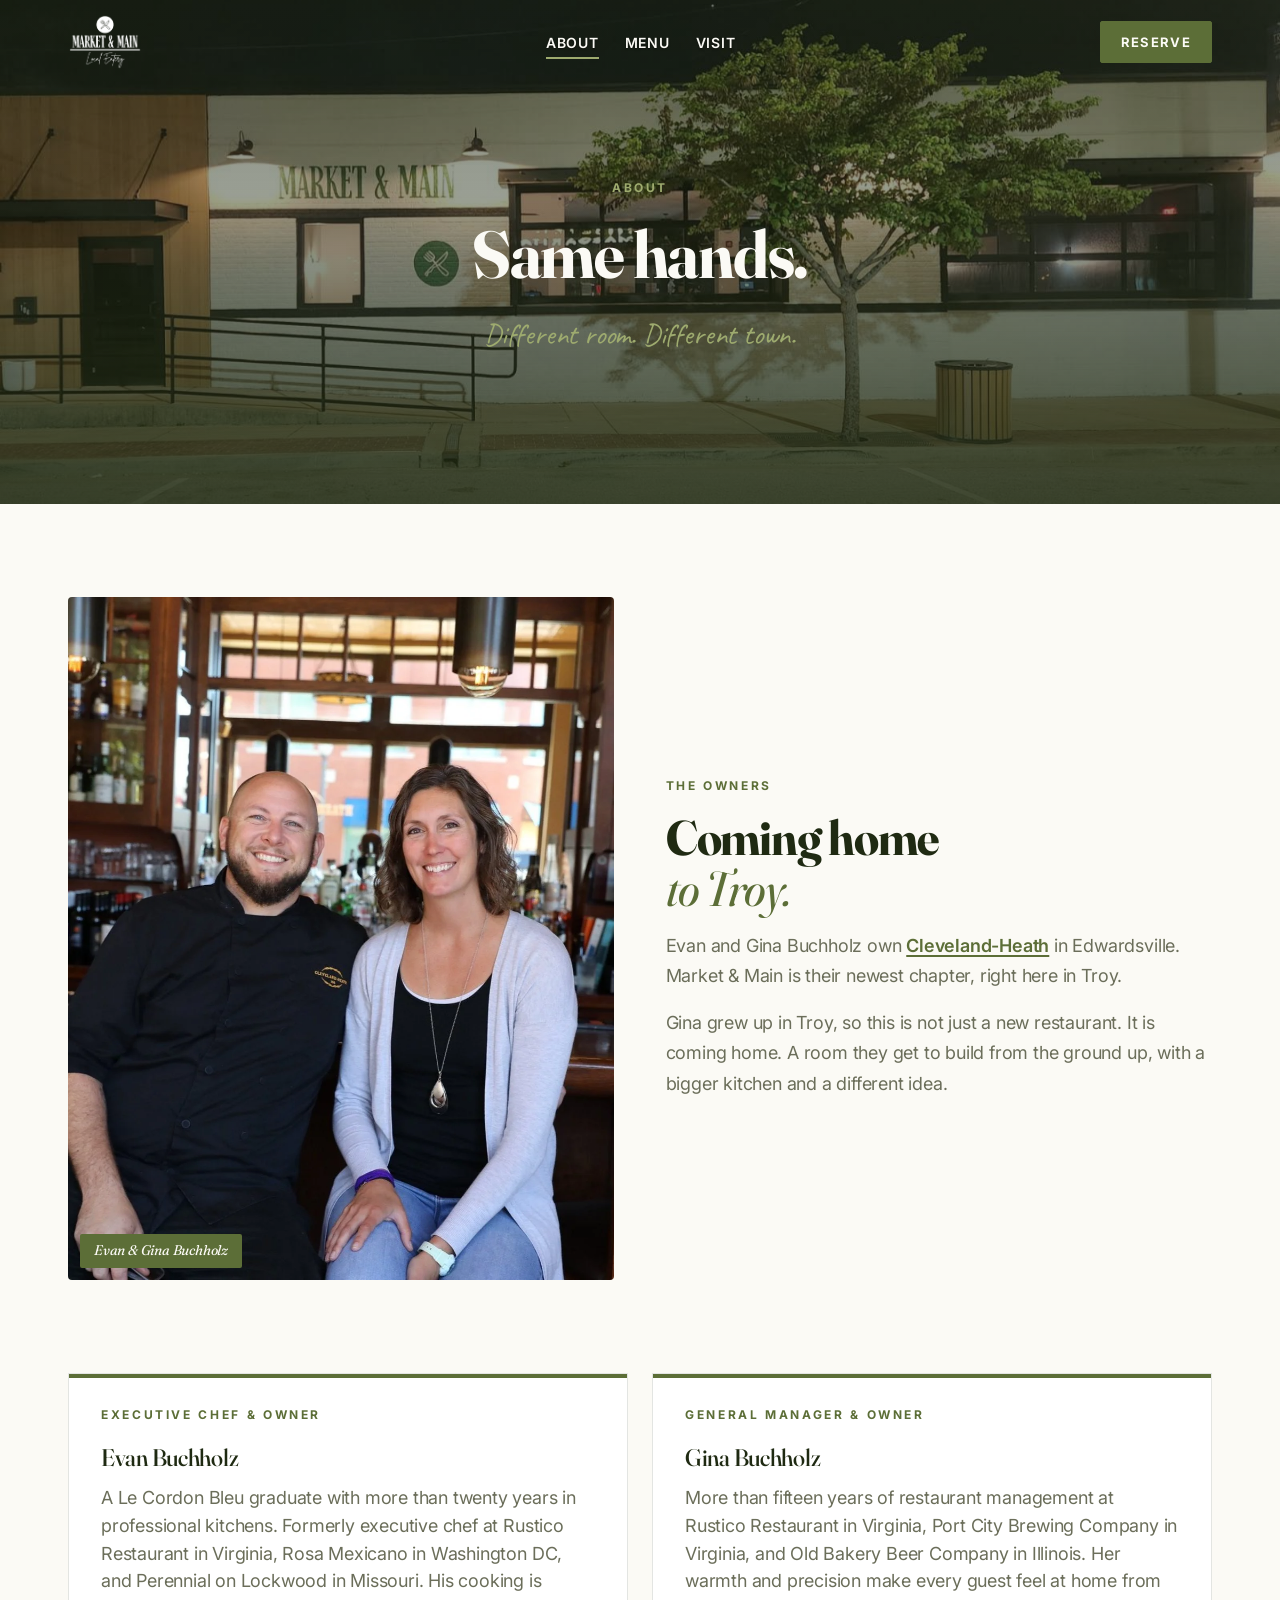
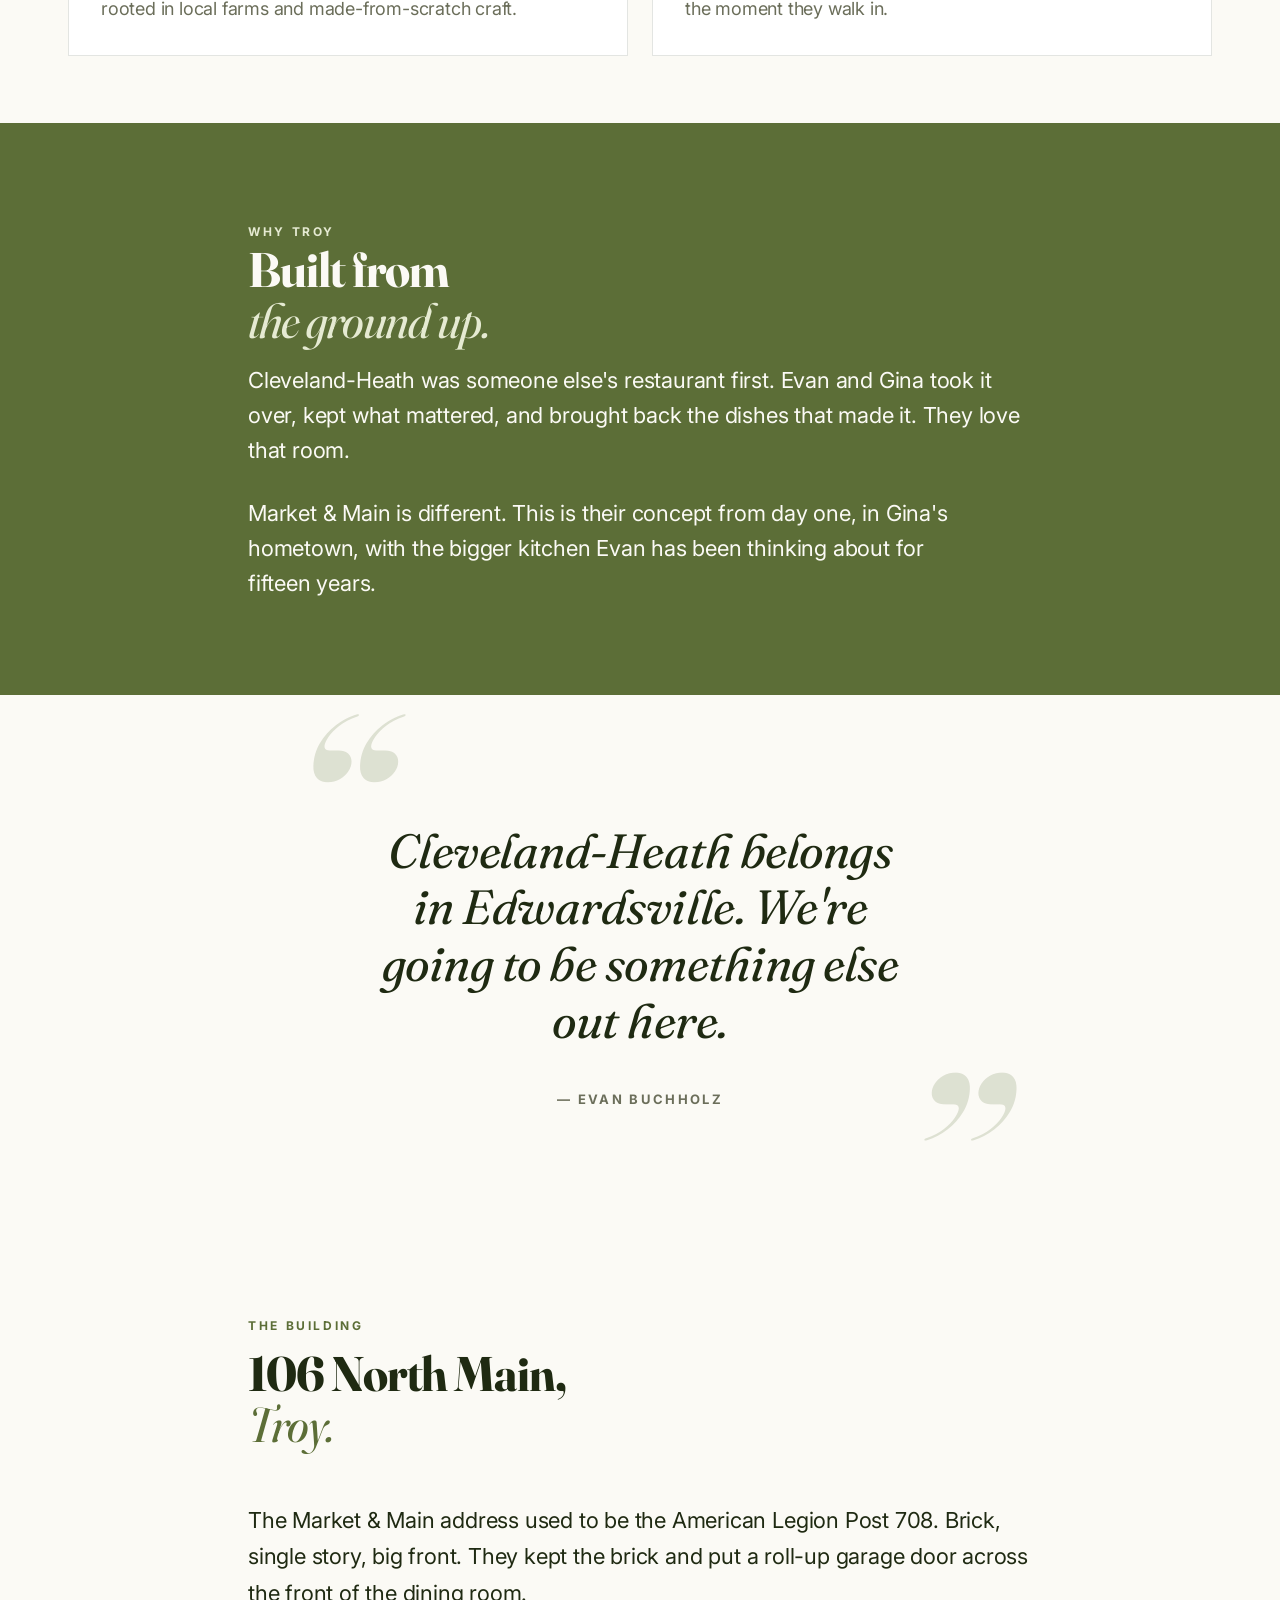
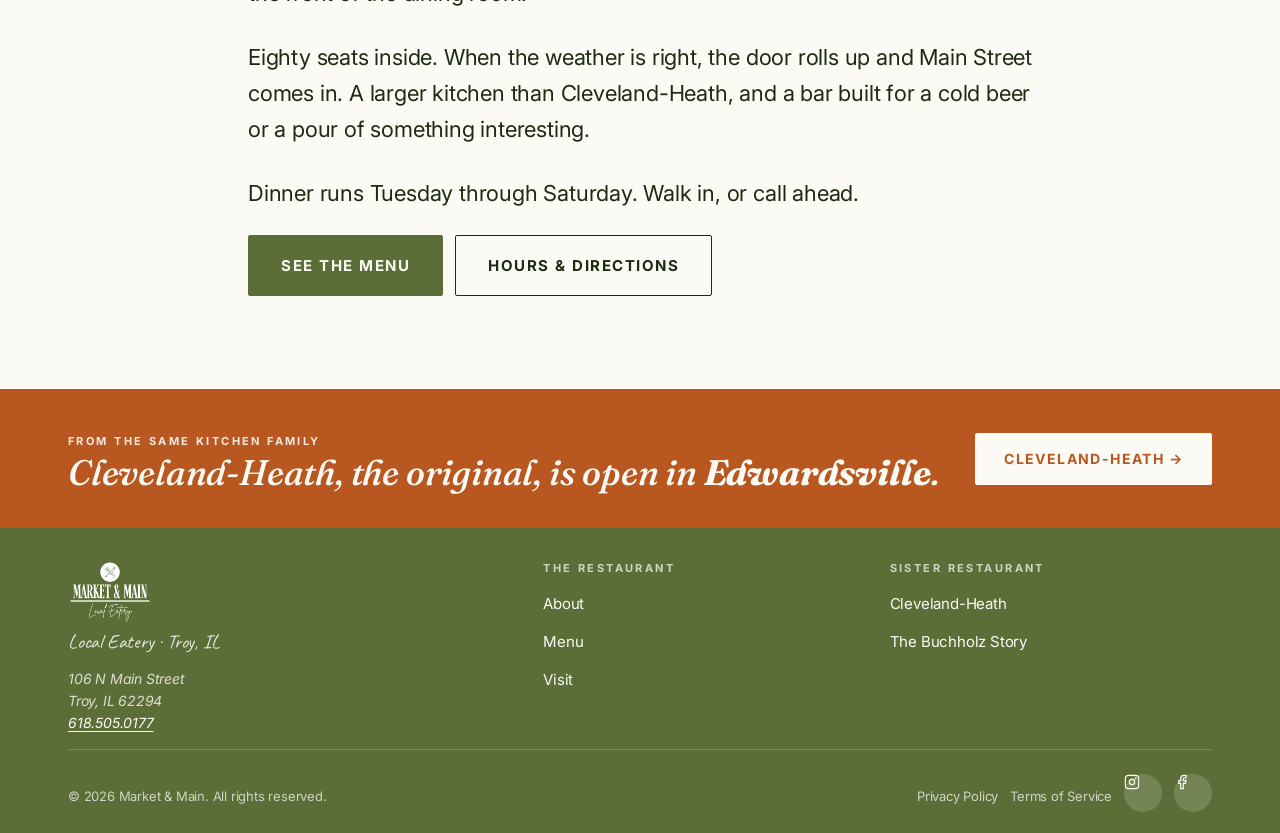
==== commit 4fb673d3: "Add Privacy Policy + Terms of Service pages (footer-linked on every page, in sitemap) per BUILD-STAN" ====
--- a/about/index.html
+++ b/about/index.html
@@ -147,6 +147,7 @@
     </div>
     <div class="footer__bottom">
       <span>© 2026 Market &amp; Main. All rights reserved.</span>
+      <ul class="footer__legal"><li><a href="/privacy">Privacy Policy</a></li><li><a href="/terms">Terms of Service</a></li></ul>
       <ul class="footer__social"><li><a href="https://www.instagram.com/marketandmaintroy" target="_blank" rel="noopener" aria-label="Instagram"><svg viewBox="0 0 24 24" fill="none" stroke="currentColor" stroke-width="1.75" aria-hidden="true"><rect x="2" y="2" width="20" height="20" rx="5"/><circle cx="12" cy="12" r="4"/><circle cx="17.5" cy="6.5" r="0.5" fill="currentColor"/></svg></a></li><li><a href="https://www.facebook.com/profile.php?id=61588604853733" target="_blank" rel="noopener" aria-label="Facebook"><svg viewBox="0 0 24 24" fill="none" stroke="currentColor" stroke-width="1.75" aria-hidden="true"><path d="M18 2h-3a5 5 0 0 0-5 5v3H7v4h3v8h4v-8h3l1-4h-4V7a1 1 0 0 1 1-1h3z"/></svg></a></li></ul>
     </div>
   </div>
--- a/styles.css
+++ b/styles.css
@@ -525,12 +525,30 @@
 .footer__col a:hover { color: var(--olive-pale); }
 
 .footer__bottom { display: grid; gap: var(--space-3); padding-top: var(--space-5); font-size: 0.8125rem; color: rgba(255, 255, 255, 0.7); }
-@media (min-width: 720px) { .footer__bottom { grid-template-columns: 1fr auto; align-items: center; } }
+@media (min-width: 720px) { .footer__bottom { grid-template-columns: 1fr auto auto; align-items: center; } }
+
+.footer__legal { display: flex; flex-wrap: wrap; gap: var(--space-3); list-style: none; padding: 0; margin: 0; }
+.footer__legal a { color: rgba(255, 255, 255, 0.7); }
+.footer__legal a:hover { color: var(--olive-light); }
 
 .footer__social { display: flex; gap: var(--space-3); list-style: none; padding: 0; margin: 0; }
 .footer__social a { width: 38px; height: 38px; border-radius: 999px; display: grid; place-items: center; background: rgba(255, 255, 255, 0.15); color: var(--paper); }
 .footer__social svg { width: 16px; height: 16px; }
 .footer__social a:hover { background: var(--paper); color: var(--olive); }
+
+/* ---------- Legal pages (privacy / terms) ---------- */
+.legal-page { padding: calc(var(--nav-h, 76px) + var(--space-7)) 0 var(--space-8); }
+.legal-wrap { max-width: 760px; margin: 0 auto; padding: 0 var(--space-4); color: var(--text); line-height: 1.7; }
+.legal-wrap h1 { font-family: var(--font-display, "Fraunces", serif); font-size: clamp(2rem, 5vw, 2.75rem); line-height: 1.1; margin: 0 0 var(--space-2); }
+.legal-wrap h2 { font-family: var(--font-display, "Fraunces", serif); font-size: 1.375rem; line-height: 1.2; margin: var(--space-6) 0 var(--space-2); }
+.legal-wrap h3 { font-size: 1.0625rem; font-weight: 600; margin: var(--space-4) 0 var(--space-1); }
+.legal-wrap p, .legal-wrap li { color: var(--text); }
+.legal-wrap p { margin: 0 0 var(--space-3); }
+.legal-wrap ul { margin: 0 0 var(--space-3); padding-left: 1.25rem; }
+.legal-wrap li { margin-bottom: var(--space-1); }
+.legal-wrap a { color: var(--olive); text-decoration: underline; text-underline-offset: 2px; }
+.legal-wrap a:hover { color: var(--olive-light); }
+.legal-wrap .legal-meta { color: var(--text-muted); font-size: 0.875rem; margin-bottom: var(--space-5); }
 
 /* ---------- Utility ---------- */
 .text-olive { color: var(--olive); }
